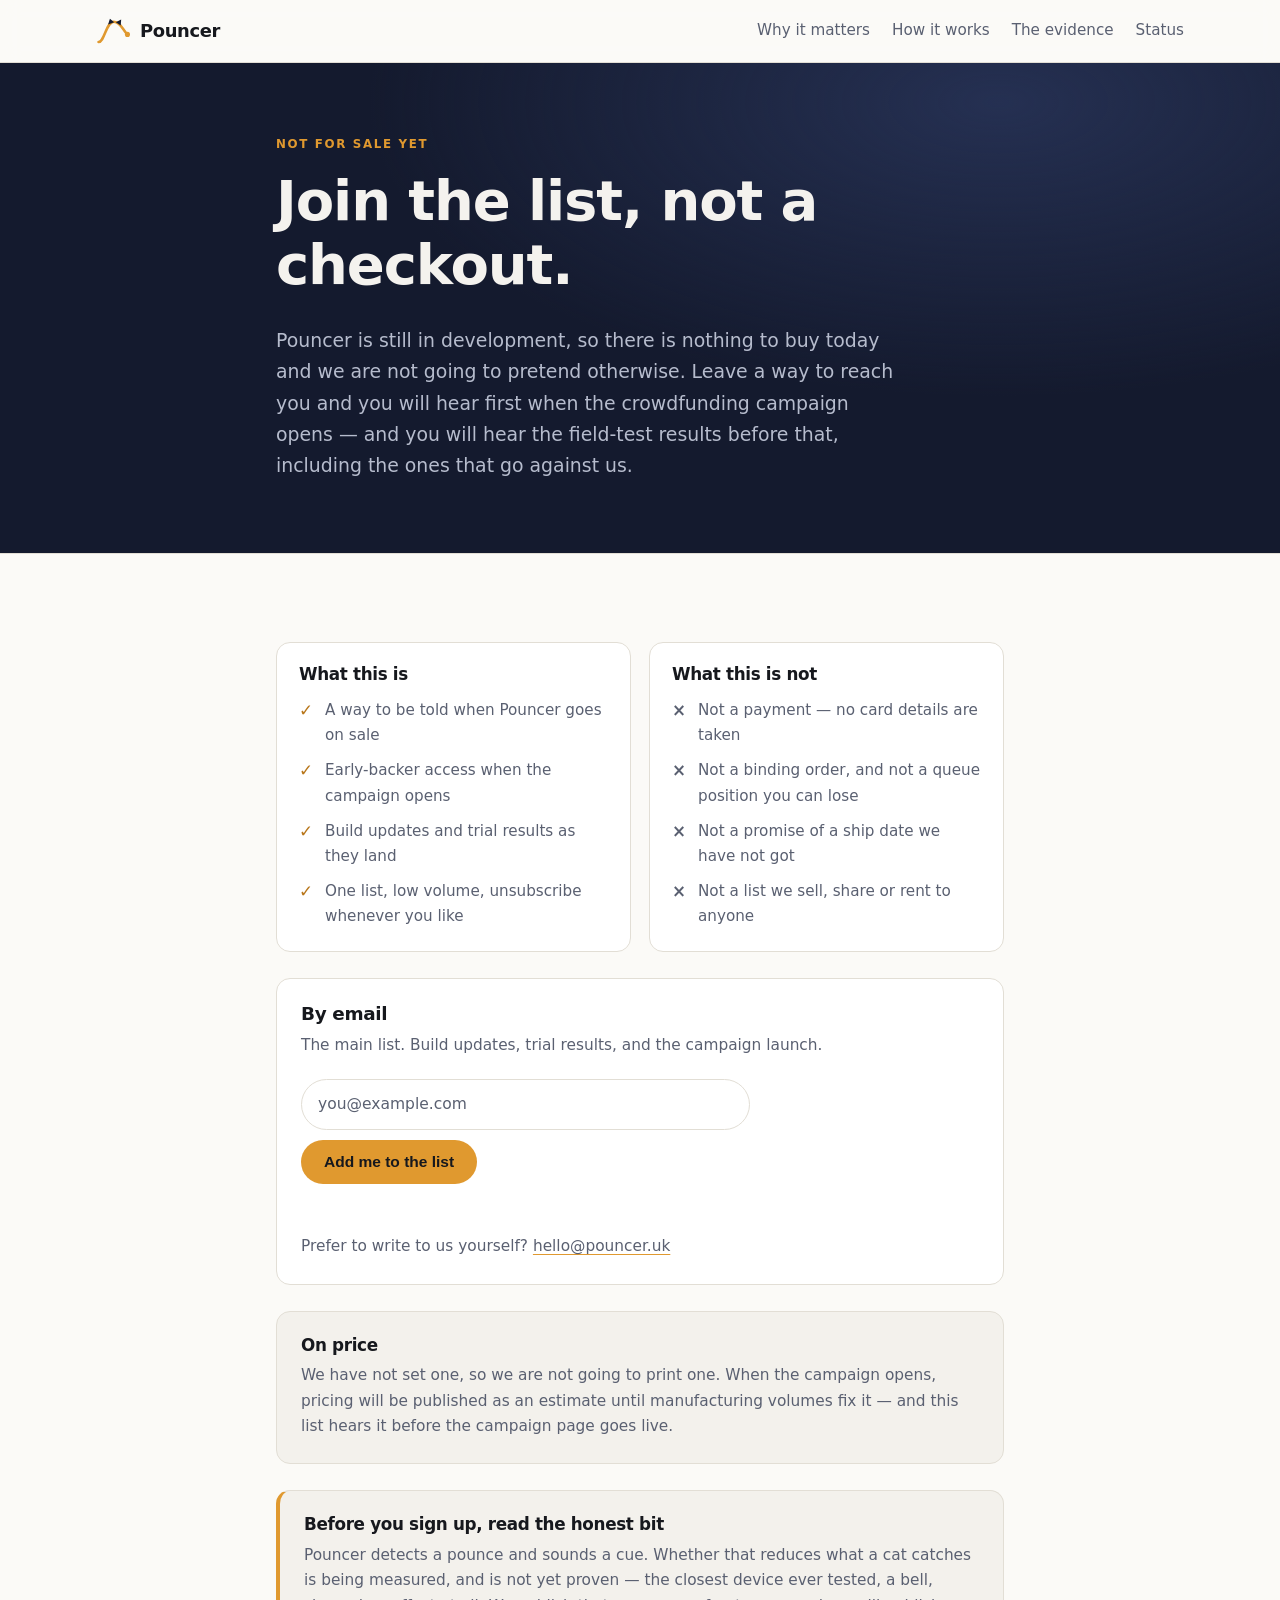
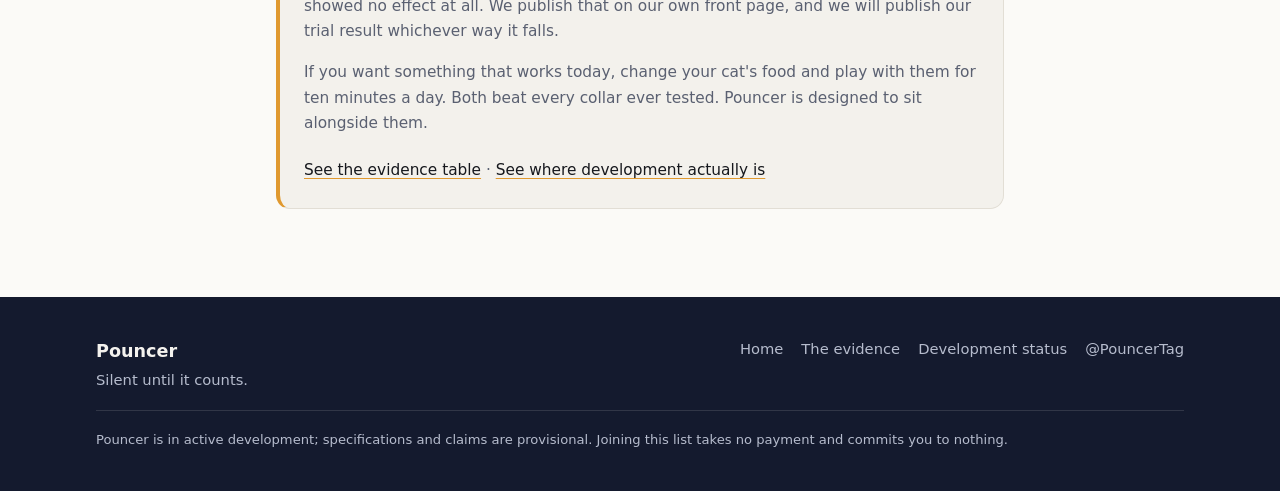
==== preorder/index.html @ d11a445e "Initial commit: Pouncer marketing site Static HTML, CSS, SVG and vanilla JavaScript. No build step, " ====
<!DOCTYPE html>
<html lang="en-GB">
<head>
<meta charset="utf-8">
<meta name="viewport" content="width=device-width, initial-scale=1">
<title>Reserve a Pouncer — Join the list</title>
<meta name="description" content="Pouncer is not for sale yet. Join the list by email or WhatsApp to hear first when the crowdfunding campaign opens. No payment, no card details, nothing binding.">
<link rel="canonical" href="https://pouncer.uk/preorder/">
<meta name="theme-color" content="#141a2e">

<meta property="og:type" content="website">
<meta property="og:site_name" content="Pouncer">
<meta property="og:title" content="Reserve a Pouncer">
<meta property="og:description" content="Not for sale yet. Join the list and hear first when the campaign opens.">
<meta property="og:url" content="https://pouncer.uk/preorder/">
<meta property="og:image" content="https://pouncer.uk/assets/img/social-card.svg">
<meta name="twitter:card" content="summary_large_image">
<meta name="twitter:site" content="@PouncerTag">

<link rel="icon" href="../assets/img/favicon.svg" type="image/svg+xml">
<link rel="stylesheet" href="../assets/css/styles.css">
</head>
<body>
<a class="skip-link" href="#main">Skip to content</a>

<header class="site-header">
  <div class="wrap header-inner">
    <a class="brand" href="../" aria-label="Pouncer home">
      <img src="../assets/img/logo.svg" alt="" width="34" height="34" aria-hidden="true">
      <span class="brand-word">Pouncer</span>
    </a>

    <button class="nav-toggle" type="button" aria-expanded="false" aria-controls="site-nav">
      <span class="nav-toggle-bar" aria-hidden="true"></span>
      <span class="sr-only">Menu</span>
    </button>

    <nav id="site-nav" class="site-nav" aria-label="Primary">
      <a href="../#why">Why it matters</a>
      <a href="../#how">How it works</a>
      <a href="../#evidence">The evidence</a>
      <a href="../#status">Status</a>
    </nav>
  </div>
</header>

<main id="main">

  <section class="hero hero-slim">
    <div class="wrap narrow">
      <p class="eyebrow">Not for sale yet</p>
      <h1>Join the list, not a checkout.</h1>
      <p class="lede">
        Pouncer is still in development, so there is nothing to buy today and we are not going to
        pretend otherwise. Leave a way to reach you and you will hear first when the crowdfunding
        campaign opens — and you will hear the field-test results before that, including the ones
        that go against us.
      </p>
    </div>
  </section>

  <section class="section">
    <div class="wrap narrow">

      <div class="promise">
        <div class="promise-col">
          <h2 class="promise-title">What this is</h2>
          <ul class="ticks">
            <li>A way to be told when Pouncer goes on sale</li>
            <li>Early-backer access when the campaign opens</li>
            <li>Build updates and trial results as they land</li>
            <li>One list, low volume, unsubscribe whenever you like</li>
          </ul>
        </div>
        <div class="promise-col">
          <h2 class="promise-title">What this is not</h2>
          <ul class="crosses">
            <li>Not a payment — no card details are taken</li>
            <li>Not a binding order, and not a queue position you can lose</li>
            <li>Not a promise of a ship date we have not got</li>
            <li>Not a list we sell, share or rent to anyone</li>
          </ul>
        </div>
      </div>

      <div class="channels">
        <article class="channel">
          <h2>By email</h2>
          <p>The main list. Build updates, trial results, and the campaign launch.</p>

          <form class="signup signup-stacked" id="signup-form" data-endpoint="" novalidate>
            <label class="sr-only" for="email">Email address</label>
            <input id="email" name="email" type="email" inputmode="email" autocomplete="email"
                   placeholder="you@example.com" required>
            <button class="btn btn-primary" type="submit">Add me to the list</button>
            <p class="form-status" id="form-status" role="status" aria-live="polite"></p>
          </form>

          <p class="channel-foot">
            Prefer to write to us yourself?
            <a href="mailto:hello@pouncer.uk?subject=Pouncer%20launch%20updates">hello@pouncer.uk</a>
          </p>
        </article>

        <!-- WhatsApp: hidden until a number is configured. Set WHATSAPP_NUMBER
             at the top of assets/js/main.js — see website/README.md. -->
        <article class="channel channel-whatsapp" id="whatsapp-channel" hidden>
          <h2>By WhatsApp</h2>
          <p>
            Prefer a message to an inbox? Send us one and we will add you to the same list. Launch
            notice only — we will not message you about anything else.
          </p>
          <a class="btn btn-primary" id="whatsapp-link" href="#">Message us on WhatsApp</a>
          <p class="channel-foot">
            Opens WhatsApp with a short message ready to send. Your number stays with us and is
            used only to tell you when Pouncer is ready.
          </p>
        </article>
      </div>

      <div class="price-note">
        <h2>On price</h2>
        <p>
          We have not set one, so we are not going to print one. When the campaign opens, pricing
          will be published as an estimate until manufacturing volumes fix it — and this list hears
          it before the campaign page goes live.
        </p>
      </div>

      <div class="reassure">
        <h2>Before you sign up, read the honest bit</h2>
        <p>
          Pouncer detects a pounce and sounds a cue. Whether that reduces what a cat catches is
          being measured, and is not yet proven — the closest device ever tested, a bell, showed no
          effect at all. We publish that on our own front page, and we will publish our trial result
          whichever way it falls.
        </p>
        <p>
          If you want something that works today, change your cat's food and play with them for ten
          minutes a day. Both beat every collar ever tested. Pouncer is designed to sit alongside
          them.
        </p>
        <p class="reassure-links">
          <a href="../#evidence">See the evidence table</a> ·
          <a href="../#status">See where development actually is</a>
        </p>
      </div>

    </div>
  </section>
</main>

<footer class="site-footer">
  <div class="wrap footer-inner">
    <div>
      <p class="footer-brand">Pouncer</p>
      <p class="footer-tag">Silent until it counts.</p>
    </div>
    <nav class="footer-links" aria-label="Footer">
      <a href="../">Home</a>
      <a href="../#evidence">The evidence</a>
      <a href="../#status">Development status</a>
      <a href="https://twitter.com/PouncerTag" rel="noopener">@PouncerTag</a>
    </nav>
    <p class="footer-legal">
      Pouncer is in active development; specifications and claims are provisional. Joining this
      list takes no payment and commits you to nothing.
    </p>
  </div>
</footer>

<script src="../assets/js/main.js" defer></script>
</body>
</html>
---- assets/css/styles.css ----
/* Pouncer marketing site — single stylesheet, no external dependencies. */

:root {
  --bg: #fbfaf7;
  --surface: #ffffff;
  --surface-alt: #f3f1ec;
  --text: #16181d;
  --muted: #5a6071;
  --line: #e2ded5;
  --deep: #141a2e;
  --deep-soft: #253052;
  --accent: #e0992f;
  --accent-strong: #b8761a;
  --on-deep: #f4f2ee;
  --on-deep-muted: #b6bccd;
  --radius: 14px;
  --wrap: 1120px;
  --font: system-ui, -apple-system, "Segoe UI", Roboto, "Helvetica Neue", Arial, sans-serif;
}

@media (prefers-color-scheme: dark) {
  :root:not([data-theme="light"]) {
    --bg: #0d1017;
    --surface: #151a24;
    --surface-alt: #1b2230;
    --text: #edeff4;
    --muted: #a0a8ba;
    --line: #262e3d;
    --deep: #0a0d16;
    --deep-soft: #1a2237;
    --accent: #f0ac44;
    --accent-strong: #f5c274;
    --on-deep: #edeff4;
    --on-deep-muted: #9aa3b6;
  }
}

*, *::before, *::after { box-sizing: border-box; }

/* A display rule must never resurrect a [hidden] element — the WhatsApp card
   stays hidden until a number is configured. */
[hidden] { display: none !important; }

html { scroll-behavior: smooth; }
@media (prefers-reduced-motion: reduce) {
  html { scroll-behavior: auto; }
  * { animation: none !important; transition: none !important; }
}

body {
  margin: 0;
  background: var(--bg);
  color: var(--text);
  font-family: var(--font);
  font-size: 17px;
  line-height: 1.65;
  -webkit-font-smoothing: antialiased;
}

h1, h2, h3 { line-height: 1.15; letter-spacing: -0.02em; margin: 0 0 .5em; }
h1 { font-size: clamp(2.1rem, 5.4vw, 3.5rem); }
h2 { font-size: clamp(1.6rem, 3.4vw, 2.3rem); }
h3 { font-size: 1.12rem; letter-spacing: -0.01em; }
p { margin: 0 0 1rem; }

a { color: inherit; text-decoration-color: var(--accent); text-underline-offset: 3px; }
a:hover { text-decoration-color: currentColor; }

img { max-width: 100%; height: auto; }

.wrap { width: 100%; max-width: var(--wrap); margin: 0 auto; padding: 0 16px; }
.wrap.narrow { max-width: 760px; }

.sr-only {
  position: absolute; width: 1px; height: 1px; padding: 0; margin: -1px;
  overflow: hidden; clip: rect(0 0 0 0); white-space: nowrap; border: 0;
}

.skip-link {
  position: absolute; left: -9999px; top: 0; z-index: 100;
  background: var(--accent); color: #16181d; padding: 10px 16px; border-radius: 0 0 8px 0;
}
.skip-link:focus { left: 0; }

:focus-visible { outline: 3px solid var(--accent); outline-offset: 2px; border-radius: 4px; }

/* ---------- header ---------- */

.site-header {
  position: sticky; top: 0; z-index: 40;
  background: color-mix(in srgb, var(--bg) 88%, transparent);
  backdrop-filter: blur(10px);
  border-bottom: 1px solid var(--line);
}

.header-inner {
  display: flex; align-items: center; gap: 16px;
  min-height: 62px;
}

.brand {
  display: inline-flex; align-items: center; gap: 10px;
  font-weight: 700; letter-spacing: -0.02em; font-size: 1.12rem;
  text-decoration: none; margin-right: auto;
}
.brand-word { line-height: 1; }

.site-nav { display: flex; align-items: center; gap: 22px; font-size: .95rem; }
.site-nav a { text-decoration: none; color: var(--muted); }
.site-nav a:hover { color: var(--text); }
.site-nav .nav-cta {
  color: var(--text); font-weight: 600;
  border: 1px solid var(--line); border-radius: 999px; padding: 6px 14px;
}
.site-nav .nav-cta:hover { border-color: var(--accent); }

.nav-toggle {
  display: none; width: 42px; height: 38px;
  background: transparent; border: 1px solid var(--line); border-radius: 10px;
  color: inherit; cursor: pointer; position: relative;
}
.nav-toggle-bar,
.nav-toggle-bar::before,
.nav-toggle-bar::after {
  position: absolute; left: 50%; width: 18px; height: 2px; margin-left: -9px;
  background: currentColor; content: "";
}
.nav-toggle-bar { top: 50%; margin-top: -1px; }
.nav-toggle-bar::before { top: -6px; left: 0; margin-left: 0; }
.nav-toggle-bar::after { top: 6px; left: 0; margin-left: 0; }

@media (max-width: 820px) {
  .nav-toggle { display: block; order: 3; }
  .site-nav {
    order: 4; display: none; width: 100%;
    flex-direction: column; align-items: flex-start; gap: 4px;
    padding: 6px 0 16px;
  }
  .site-nav.is-open { display: flex; }
  .site-nav a { padding: 8px 0; width: 100%; }
  .header-inner { flex-wrap: wrap; }
}

/* ---------- hero ---------- */

.hero {
  background:
    radial-gradient(900px 420px at 78% 8%, var(--deep-soft), transparent 70%),
    var(--deep);
  color: var(--on-deep);
  padding: clamp(48px, 8vw, 96px) 0 clamp(56px, 9vw, 104px);
  border-bottom: 1px solid var(--line);
}

.hero-inner {
  display: grid; grid-template-columns: minmax(0, 1.05fr) minmax(0, .95fr);
  gap: clamp(24px, 5vw, 56px); align-items: center;
}

.eyebrow {
  text-transform: uppercase; letter-spacing: .14em; font-size: .74rem;
  font-weight: 700; color: var(--accent); margin-bottom: 14px;
}

.hero h1 { color: var(--on-deep); max-width: 15ch; }

.lede {
  font-size: clamp(1.02rem, 1.6vw, 1.18rem);
  color: var(--on-deep-muted); max-width: 52ch; margin-bottom: 28px;
}

.hero-actions { display: flex; flex-wrap: wrap; gap: 12px; margin-bottom: 20px; }

.hero-note { font-size: .88rem; color: var(--on-deep-muted); margin: 0; }
.hero-note a { color: var(--accent); }

.hero-art { justify-self: center; }

.btn {
  display: inline-block; padding: 12px 22px; border-radius: 999px;
  font-weight: 650; font-size: .97rem; text-decoration: none; cursor: pointer;
  border: 1px solid transparent; transition: transform .12s ease, background .12s ease;
}
.btn:active { transform: translateY(1px); }
.btn-primary { background: var(--accent); color: #16181d; }
.btn-primary:hover { background: var(--accent-strong); color: #fff; }
.btn-ghost { border-color: rgba(255,255,255,.28); color: var(--on-deep); }
.btn-ghost:hover { border-color: var(--accent); }

/* ---------- sections ---------- */

.section { padding: clamp(48px, 7vw, 88px) 0; }
/* Clear the sticky header when an anchor link lands on a section. */
.section, .hero { scroll-margin-top: 72px; }
.section-lede { color: var(--muted); max-width: 62ch; font-size: 1.04rem; }
.section-problem, .section-updates { background: var(--surface-alt); }

/* problem comparison */

.compare {
  display: grid; grid-template-columns: repeat(auto-fit, minmax(240px, 1fr));
  gap: 16px; margin-top: 32px;
}
.compare-card {
  background: var(--surface); border: 1px solid var(--line);
  border-radius: var(--radius); padding: 22px;
}
.compare-card p { color: var(--muted); margin: 0; font-size: .96rem; }
.compare-card-ours { border-color: var(--accent); box-shadow: 0 0 0 1px var(--accent) inset; }
.compare-card-ours h3 { color: var(--accent-strong); }

/* steps */

.steps {
  list-style: none; margin: 34px 0 0; padding: 0;
  display: grid; grid-template-columns: repeat(auto-fit, minmax(230px, 1fr)); gap: 20px;
}
.step { position: relative; padding-top: 12px; border-top: 2px solid var(--line); }
.step-num {
  display: inline-flex; align-items: center; justify-content: center;
  width: 28px; height: 28px; border-radius: 50%;
  background: var(--accent); color: #16181d;
  font-size: .85rem; font-weight: 700; margin-bottom: 10px;
}
.step p { color: var(--muted); font-size: .95rem; margin: 0; }

.callout {
  margin-top: 34px; padding: 18px 20px;
  background: var(--surface); border: 1px solid var(--line);
  border-left: 4px solid var(--accent); border-radius: 10px;
  color: var(--muted); font-size: .97rem;
}
.callout strong { color: var(--text); }

/* pillars */

.pillars {
  display: grid; grid-template-columns: repeat(auto-fit, minmax(250px, 1fr));
  gap: 18px; margin-top: 28px;
}
.pillar {
  background: var(--surface); border: 1px solid var(--line);
  border-radius: var(--radius); padding: 24px;
}
.pillar p { color: var(--muted); margin: 0; font-size: .96rem; }

/* status */

.status-list { list-style: none; margin: 30px 0 0; padding: 0; }
.status-list li {
  display: grid; grid-template-columns: 160px 1fr; gap: 18px;
  padding: 18px 0; border-top: 1px solid var(--line);
}
.status-list li:last-child { border-bottom: 1px solid var(--line); }
.status-list p { margin: 0; color: var(--muted); font-size: .96rem; }

.status-tag {
  align-self: start; display: inline-block; padding: 4px 10px; border-radius: 999px;
  font-size: .74rem; font-weight: 700; text-transform: uppercase; letter-spacing: .08em;
  border: 1px solid var(--line); white-space: nowrap;
}
.status-tag-done { background: var(--accent); color: #16181d; border-color: transparent; }
.status-tag-wip { color: var(--accent-strong); border-color: var(--accent); }
.status-tag-open { color: var(--muted); }

@media (max-width: 620px) {
  .status-list li { grid-template-columns: 1fr; gap: 8px; }
}

.fineprint { color: var(--muted); font-size: .86rem; margin-top: 22px; }

/* signup */

.signup { display: flex; flex-wrap: wrap; gap: 10px; margin-top: 26px; }
.signup input {
  flex: 1 1 260px; min-width: 0;
  padding: 12px 16px; font: inherit; font-size: .97rem;
  color: var(--text); background: var(--surface);
  border: 1px solid var(--line); border-radius: 999px;
}
.signup input::placeholder { color: var(--muted); }
.form-status { flex-basis: 100%; margin: 4px 0 0; font-size: .9rem; min-height: 1.4em; }
.form-status.is-error { color: var(--accent-strong); }

/* faq */

.section-faq details {
  border-bottom: 1px solid var(--line); padding: 16px 0;
}
.section-faq summary {
  cursor: pointer; font-weight: 650; list-style: none;
  display: flex; justify-content: space-between; align-items: center; gap: 16px;
}
.section-faq summary::-webkit-details-marker { display: none; }
.section-faq summary::after { content: "+"; color: var(--accent); font-size: 1.3rem; line-height: 1; }
.section-faq details[open] summary::after { content: "–"; }
.section-faq details p { color: var(--muted); margin: 12px 0 0; font-size: .96rem; max-width: 66ch; }

/* footer */

.site-footer {
  background: var(--deep); color: var(--on-deep);
  padding: 40px 0; margin-top: 0;
}
.footer-inner { display: grid; grid-template-columns: 1fr auto; gap: 18px 32px; align-items: start; }
.footer-brand { font-weight: 700; font-size: 1.1rem; margin: 0; }
.footer-tag { color: var(--on-deep-muted); margin: 2px 0 0; font-size: .92rem; }
.footer-links { display: flex; flex-wrap: wrap; gap: 18px; font-size: .92rem; }
.footer-links a { color: var(--on-deep-muted); text-decoration: none; }
.footer-links a:hover { color: var(--accent); }
.footer-legal {
  grid-column: 1 / -1; margin: 0; padding-top: 18px;
  border-top: 1px solid rgba(255,255,255,.12);
  color: var(--on-deep-muted); font-size: .82rem;
}

@media (max-width: 880px) {
  .hero-inner { grid-template-columns: 1fr; }
  .hero-art { max-width: 420px; }
  .footer-inner { grid-template-columns: 1fr; }
}

/* ---------- conservation section ---------- */

.section-why { background: var(--surface-alt); }

/* Visualization tokens. Categorical slots 1-3 of the reference palette,
   validated for both surfaces; the dark column is the same hues re-stepped
   for the dark surface, not an automatic flip. */
.viz-root {
  --surface-1: #ffffff;
  --series-1: #2a78d6;
  --series-2: #eb6834;
  --series-3: #1baf7a;
}
@media (prefers-color-scheme: dark) {
  :root:where(:not([data-theme="light"])) .viz-root {
    --surface-1: #151a24;
    --series-1: #3987e5;
    --series-2: #d95926;
    --series-3: #199e70;
  }
}
:root[data-theme="dark"] .viz-root {
  --surface-1: #151a24;
  --series-1: #3987e5;
  --series-2: #d95926;
  --series-3: #199e70;
}

.viz {
  margin: 32px 0 0;
  background: var(--surface-1);
  border: 1px solid var(--line);
  border-radius: var(--radius);
  padding: 24px;
}

.viz-title {
  font-weight: 650; font-size: 1rem; color: var(--text);
  margin-bottom: 16px;
}

/* Stacked bar: 2px surface gap between segments, 4px rounded ends. */
.bar { display: flex; gap: 2px; height: 46px; }
.bar-seg { display: block; min-width: 4px; }
.bar-seg:first-child { border-radius: 4px 0 0 4px; }
.bar-seg:last-child { border-radius: 0 4px 4px 0; }
.bar-seg-1 { background: var(--series-1); }
.bar-seg-2 { background: var(--series-2); }
.bar-seg-3 { background: var(--series-3); }

.viz-key {
  list-style: none; margin: 18px 0 0; padding: 0;
  display: grid; grid-template-columns: repeat(auto-fit, minmax(210px, 1fr)); gap: 12px 20px;
}
.viz-key li {
  display: grid; grid-template-columns: 12px auto 1fr; gap: 4px 8px; align-items: center;
}
.swatch { width: 12px; height: 12px; border-radius: 3px; }
.swatch-1 { background: var(--series-1); }
.swatch-2 { background: var(--series-2); }
.swatch-3 { background: var(--series-3); }
.key-name { font-weight: 600; font-size: .95rem; }
.key-value { font-variant-numeric: tabular-nums; font-weight: 700; font-size: .95rem; }
.key-note { grid-column: 2 / -1; color: var(--muted); font-size: .85rem; }

.viz-note { margin: 18px 0 0; color: var(--muted); font-size: .84rem; }

.why-notes {
  display: grid; grid-template-columns: repeat(auto-fit, minmax(250px, 1fr));
  gap: 18px; margin-top: 26px;
}
.note-card {
  background: var(--surface); border: 1px solid var(--line);
  border-radius: var(--radius); padding: 22px;
}
.note-card p { color: var(--muted); margin: 0; font-size: .96rem; }

/* ---------- evidence section ---------- */

.table-scroll { overflow-x: auto; margin-top: 30px; }

.evidence-table {
  width: 100%; border-collapse: collapse; min-width: 480px;
  background: var(--surface); border: 1px solid var(--line); border-radius: var(--radius);
}
.evidence-table th, .evidence-table td {
  text-align: left; padding: 14px 18px; border-bottom: 1px solid var(--line);
  font-size: .96rem; vertical-align: top;
}
.evidence-table thead th {
  font-size: .78rem; text-transform: uppercase; letter-spacing: .08em;
  color: var(--muted); font-weight: 700;
}
.evidence-table tbody th { font-weight: 600; }
.evidence-table tbody tr:last-child th,
.evidence-table tbody tr:last-child td { border-bottom: 0; }
.evidence-table td { color: var(--muted); }

.delta { font-weight: 700; font-variant-numeric: tabular-nums; color: var(--text); }
.delta-good { color: #1a7f55; }
.delta-bad { color: #b4402f; }
.delta-flat { color: var(--muted); font-weight: 650; }

@media (prefers-color-scheme: dark) {
  :root:not([data-theme="light"]) .delta-good { color: #4cc191; }
  :root:not([data-theme="light"]) .delta-bad { color: #f08a72; }
}

.verdict {
  margin-top: 32px; padding: 26px;
  background: var(--surface); border: 1px solid var(--accent);
  border-left: 4px solid var(--accent); border-radius: var(--radius);
}
.verdict h3 { font-size: 1.12rem; }
.verdict p { color: var(--muted); font-size: .97rem; }
.verdict p:last-child { margin-bottom: 0; }
.verdict-foot { padding-top: 14px; border-top: 1px solid var(--line); color: var(--text) !important; }

/* ---------- sources ---------- */

.section-sources { padding-top: 0; }
.sources-heading {
  font-size: .8rem; text-transform: uppercase; letter-spacing: .1em;
  color: var(--muted); font-weight: 700;
}
.sources { list-style: none; margin: 0; padding: 0; }
.sources li {
  color: var(--muted); font-size: .86rem; line-height: 1.6;
  padding: 10px 0; border-top: 1px solid var(--line);
}
.sources a { color: var(--text); }

/* ---------- reserve page ---------- */

.hero-slim { padding: clamp(40px, 6vw, 72px) 0; }
.hero-slim h1 { max-width: 20ch; }
.hero-slim .lede { margin-bottom: 0; }

.promise {
  display: grid; grid-template-columns: repeat(auto-fit, minmax(260px, 1fr));
  gap: 18px;
}
.promise-col {
  background: var(--surface); border: 1px solid var(--line);
  border-radius: var(--radius); padding: 22px;
}
.promise-title { font-size: 1.05rem; margin-bottom: 14px; }

.ticks, .crosses { list-style: none; margin: 0; padding: 0; }
.ticks li, .crosses li {
  position: relative; padding-left: 26px; margin-bottom: 10px;
  color: var(--muted); font-size: .95rem;
}
.ticks li:last-child, .crosses li:last-child { margin-bottom: 0; }
.ticks li::before, .crosses li::before {
  position: absolute; left: 0; top: -1px; font-weight: 700; font-size: 1.05rem;
}
.ticks li::before { content: "✓"; color: var(--accent-strong); }
.crosses li::before { content: "×"; color: var(--muted); }

.channels {
  display: grid; grid-template-columns: repeat(auto-fit, minmax(280px, 1fr));
  gap: 18px; margin-top: 26px;
}
.channel {
  background: var(--surface); border: 1px solid var(--line);
  border-radius: var(--radius); padding: 24px;
  display: flex; flex-direction: column;
}
.channel h2 { font-size: 1.15rem; }
.channel > p { color: var(--muted); font-size: .96rem; }
.channel .btn { align-self: flex-start; }
.channel-foot {
  margin: auto 0 0; padding-top: 16px;
  color: var(--muted); font-size: .85rem;
}
.channel-whatsapp { border-color: var(--accent); }

.signup-stacked { flex-direction: column; align-items: stretch; margin-top: 4px; }
.signup-stacked input { flex: 0 0 auto; }
.signup-stacked .btn { align-self: flex-start; }

.price-note, .reassure {
  margin-top: 26px; padding: 24px;
  border: 1px solid var(--line); border-radius: var(--radius);
  background: var(--surface-alt);
}
.price-note h2, .reassure h2 { font-size: 1.05rem; }
.price-note p, .reassure p { color: var(--muted); font-size: .96rem; }
.price-note p:last-child, .reassure p:last-child { margin-bottom: 0; }
.reassure { border-left: 4px solid var(--accent); }
.reassure-links { padding-top: 6px; }
.reassure-links a { color: var(--text); }
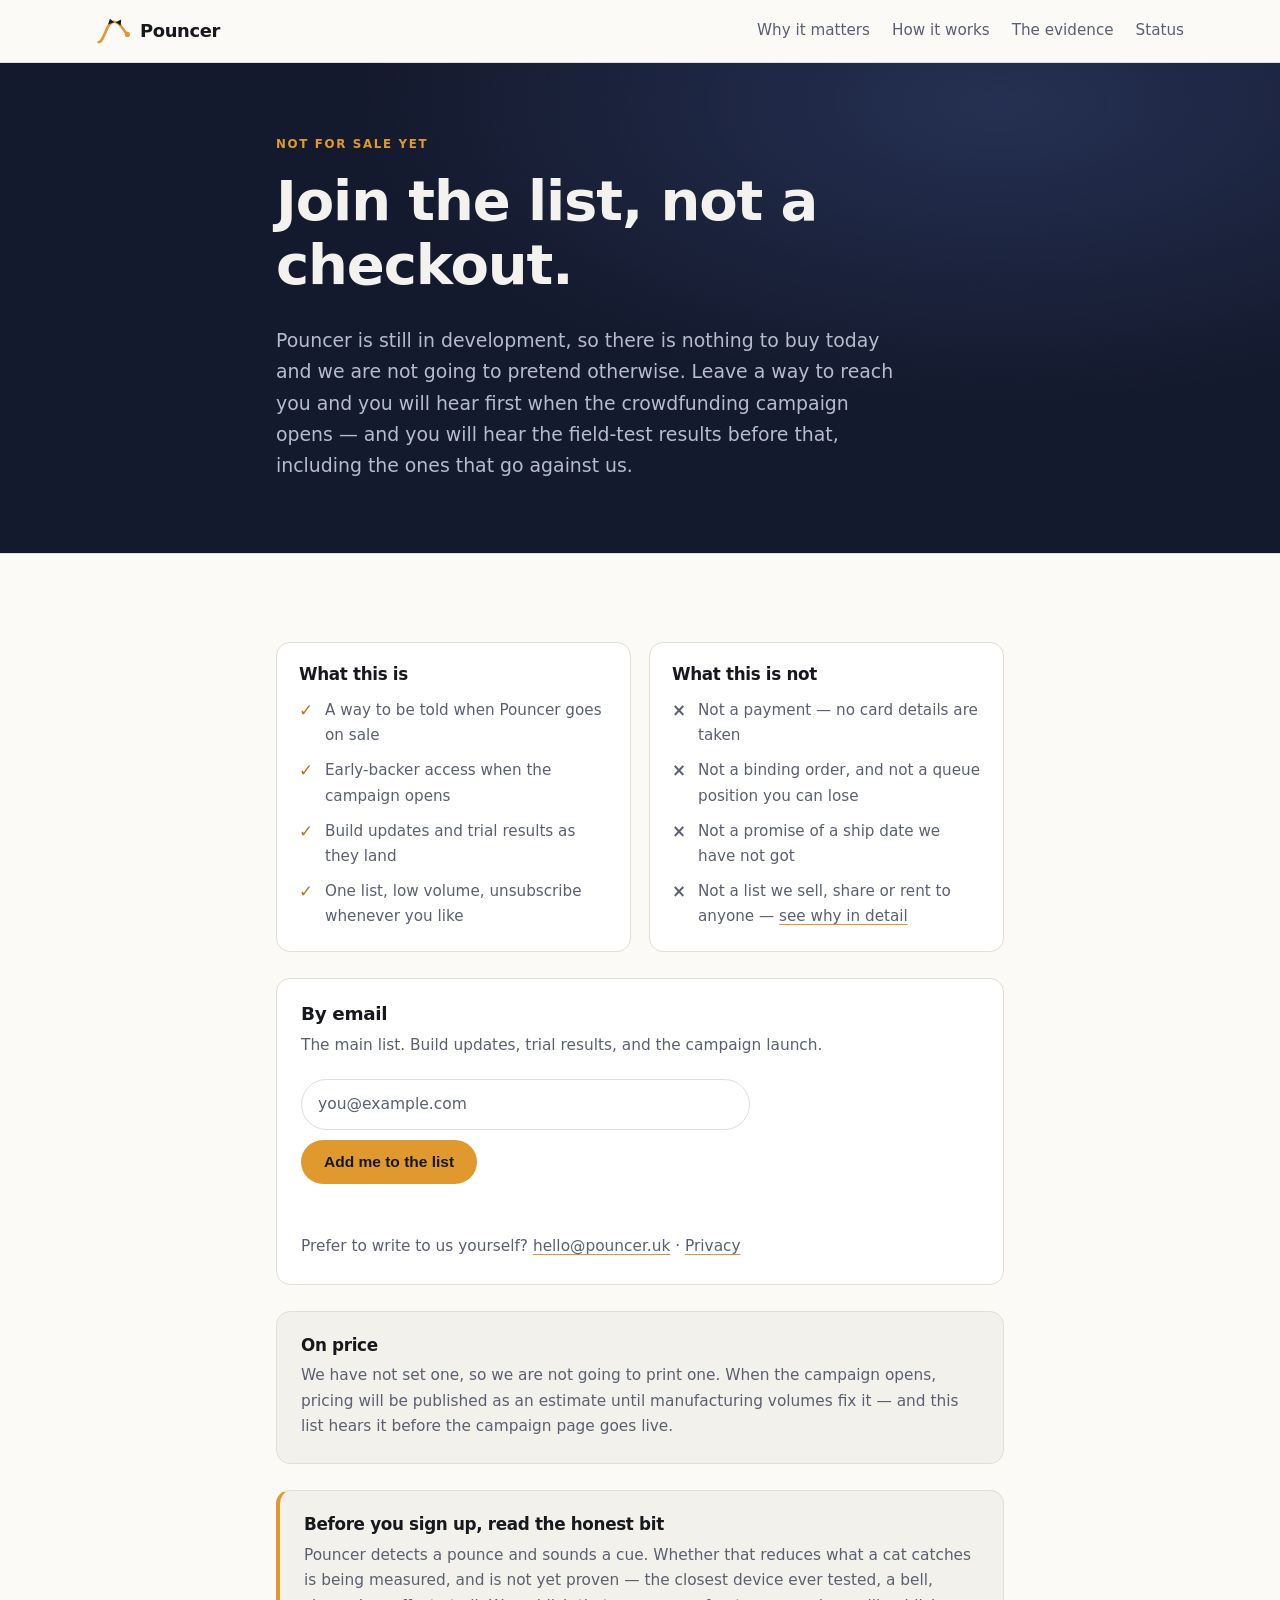
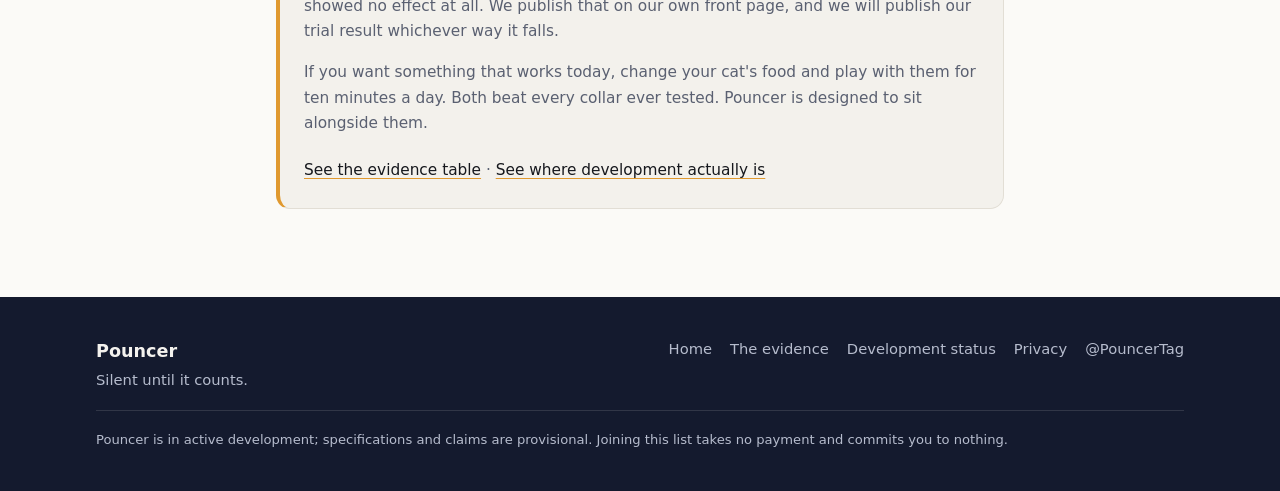
==== commit 89136c98: "feat: add a privacy notice, and pin the no-cookies claim to the code The site asks for an email addr" ====
--- a/preorder/index.html
+++ b/preorder/index.html
@@ -78,7 +78,7 @@
             <li>Not a payment — no card details are taken</li>
             <li>Not a binding order, and not a queue position you can lose</li>
             <li>Not a promise of a ship date we have not got</li>
-            <li>Not a list we sell, share or rent to anyone</li>
+            <li>Not a list we sell, share or rent to anyone — <a href="../privacy/">see why in detail</a></li>
           </ul>
         </div>
       </div>
@@ -99,6 +99,7 @@
           <p class="channel-foot">
             Prefer to write to us yourself?
             <a href="mailto:hello@pouncer.uk?subject=Pouncer%20launch%20updates">hello@pouncer.uk</a>
+            · <a href="../privacy/">Privacy</a>
           </p>
         </article>
 
@@ -160,6 +161,7 @@
       <a href="../">Home</a>
       <a href="../#evidence">The evidence</a>
       <a href="../#status">Development status</a>
+      <a href="../privacy/">Privacy</a>
       <a href="https://twitter.com/PouncerTag" rel="noopener">@PouncerTag</a>
     </nav>
     <p class="footer-legal">
--- a/assets/css/styles.css
+++ b/assets/css/styles.css
@@ -418,15 +418,51 @@
 .evidence-table tbody tr:last-child td { border-bottom: 0; }
 .evidence-table td { color: var(--muted); }
 
+/* Diverging pair for "change in prey brought home": two hues either side of a
+   neutral zero, never red/green — the ink steps clear 4.5:1 for text, the mark
+   steps clear 3:1 against the surface. */
+.evidence-table {
+  --dv-down: #2a78d6;  --dv-down-ink: #1f5ca8;
+  --dv-up:   #eb6834;  --dv-up-ink:   #c14a1c;
+  --dv-zero: #b0aa9e;
+}
+@media (prefers-color-scheme: dark) {
+  :root:not([data-theme="light"]) .evidence-table {
+    --dv-down: #3987e5;  --dv-down-ink: #7fb0f0;
+    --dv-up:   #d95926;  --dv-up-ink:   #f0865a;
+    --dv-zero: #59637a;
+  }
+}
+:root[data-theme="dark"] .evidence-table {
+  --dv-down: #3987e5;  --dv-down-ink: #7fb0f0;
+  --dv-up:   #d95926;  --dv-up-ink:   #f0865a;
+  --dv-zero: #59637a;
+}
+
 .delta { font-weight: 700; font-variant-numeric: tabular-nums; color: var(--text); }
-.delta-good { color: #1a7f55; }
-.delta-bad { color: #b4402f; }
+.delta-down { color: var(--dv-down-ink); }
+.delta-up { color: var(--dv-up-ink); }
 .delta-flat { color: var(--muted); font-weight: 650; }
 
-@media (prefers-color-scheme: dark) {
-  :root:not([data-theme="light"]) .delta-good { color: #4cc191; }
-  :root:not([data-theme="light"]) .delta-bad { color: #f08a72; }
-}
+/* Diverging bar: zero is the centre, data-ends round away from it. */
+.dbar {
+  position: relative; height: 9px; margin: 0 0 9px;
+  background: var(--surface-alt); border-radius: 5px; min-width: 170px;
+}
+.dbar::before {
+  content: ""; position: absolute; left: 50%; top: -4px; bottom: -4px;
+  width: 1px; background: var(--dv-zero);
+}
+.dbar-fill { position: absolute; top: 0; bottom: 0; }
+.dbar-neg { right: 50%; background: var(--dv-down); border-radius: 4px 0 0 4px; }
+.dbar-pos { left: 50%; background: var(--dv-up); border-radius: 0 4px 4px 0; }
+.dbar-zero {
+  position: absolute; left: 50%; top: 50%;
+  width: 7px; height: 7px; margin: -3.5px 0 0 -3.5px;
+  border-radius: 50%; background: var(--muted);
+}
+
+.viz-note-table { margin-top: 14px; }
 
 .verdict {
   margin-top: 32px; padding: 26px;
@@ -513,3 +549,53 @@
 .reassure { border-left: 4px solid var(--accent); }
 .reassure-links { padding-top: 6px; }
 .reassure-links a { color: var(--text); }
+
+/* ---------- product section ---------- */
+
+.section-product { background: var(--surface-alt); }
+
+.product-top {
+  display: grid; grid-template-columns: minmax(0, 1.15fr) minmax(0, 0.85fr);
+  gap: clamp(20px, 4vw, 44px); align-items: center; margin-top: 30px;
+}
+
+.product-figure { margin: 0; }
+.product-figure img { display: block; width: 100%; height: auto; }
+
+.product-figure-wide {
+  margin: 34px auto 0; max-width: 820px;
+  background: var(--surface); border: 1px solid var(--line);
+  border-radius: var(--radius); padding: 20px;
+}
+.product-figure-wide figcaption {
+  margin-top: 14px; padding-top: 14px; border-top: 1px solid var(--line);
+  color: var(--muted); font-size: .9rem;
+}
+
+.product-facts h3 { font-size: .82rem; text-transform: uppercase; letter-spacing: .1em;
+  color: var(--muted); font-weight: 700; margin-bottom: 12px; }
+.product-facts h3 + ul { margin-bottom: 22px; }
+.product-note { color: var(--muted); font-size: .9rem; margin: 0; }
+
+.section-product .pillars { margin-top: 34px; }
+
+@media (max-width: 860px) {
+  .product-top { grid-template-columns: 1fr; }
+}
+
+/* The exploded diagram carries labelled callouts; below about 700px they would
+   render too small to read, so the figure scrolls rather than shrinking. */
+.figure-scroll { overflow-x: auto; }
+.figure-scroll img { display: block; width: 100%; height: auto; }
+
+@media (max-width: 700px) {
+  .figure-scroll img { width: 620px; max-width: none; }
+}
+
+/* ---------- prose pages (privacy and similar) ---------- */
+
+.prose h2 { font-size: 1.18rem; margin-top: 2em; }
+.prose h2:first-child { margin-top: 0; }
+.prose p { color: var(--muted); max-width: 66ch; }
+.prose strong { color: var(--text); }
+.prose a { color: var(--text); }
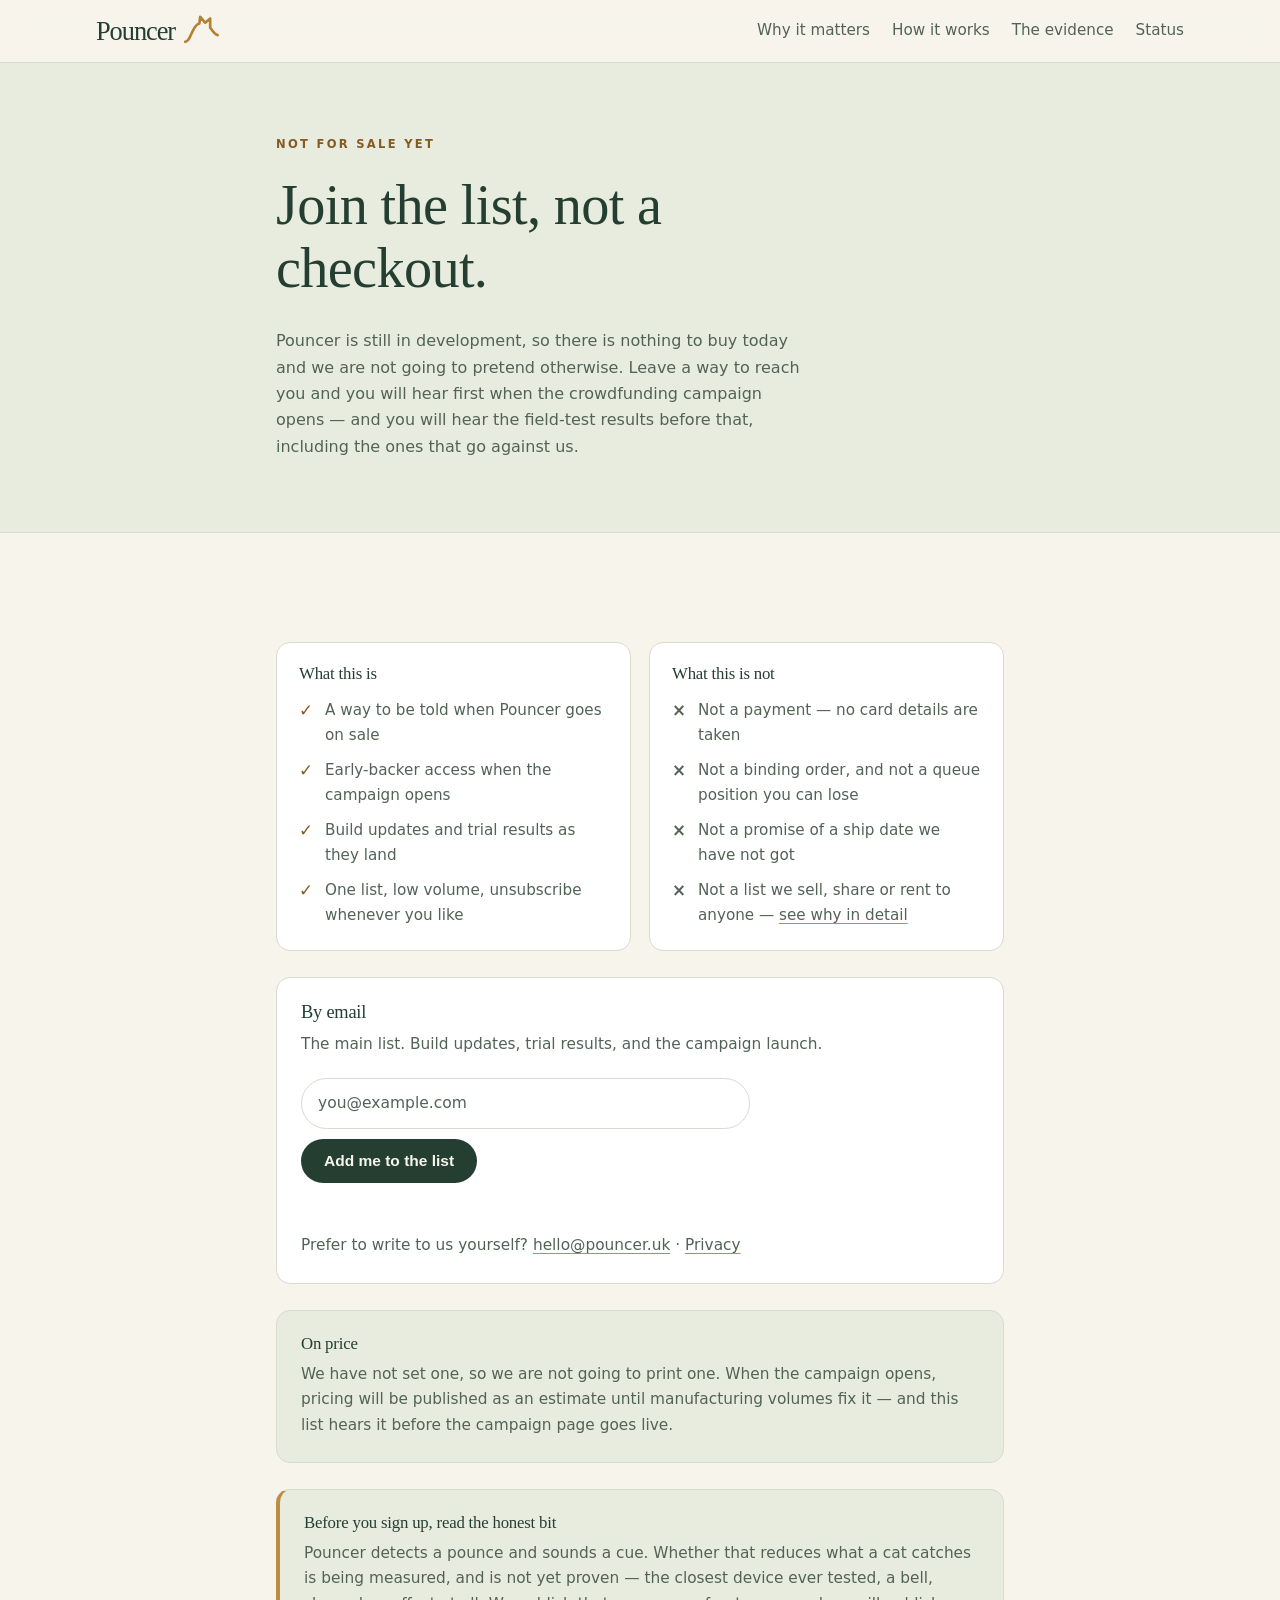
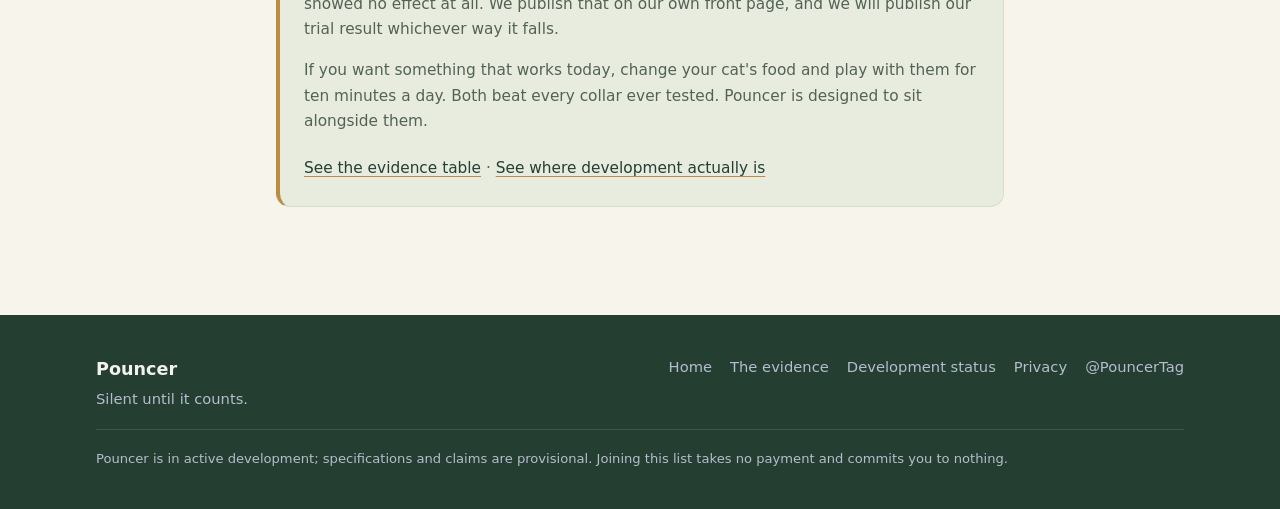
==== commit 6b963c8c: "Refresh nature-led website, refine 3D presentation and rename guidance to AGENTS.md Add locally host" ====
--- a/preorder/index.html
+++ b/preorder/index.html
@@ -6,19 +6,20 @@
 <title>Reserve a Pouncer — Join the list</title>
 <meta name="description" content="Pouncer is not for sale yet. Join the list by email or WhatsApp to hear first when the crowdfunding campaign opens. No payment, no card details, nothing binding.">
 <link rel="canonical" href="https://pouncer.uk/preorder/">
-<meta name="theme-color" content="#141a2e">
+<meta name="theme-color" content="#243f32">
 
 <meta property="og:type" content="website">
 <meta property="og:site_name" content="Pouncer">
 <meta property="og:title" content="Reserve a Pouncer">
 <meta property="og:description" content="Not for sale yet. Join the list and hear first when the campaign opens.">
 <meta property="og:url" content="https://pouncer.uk/preorder/">
-<meta property="og:image" content="https://pouncer.uk/assets/img/social-card.svg">
+<meta property="og:image" content="https://pouncer.uk/assets/img/social-card.jpg">
 <meta name="twitter:card" content="summary_large_image">
 <meta name="twitter:site" content="@PouncerTag">
 
 <link rel="icon" href="../assets/img/favicon.svg" type="image/svg+xml">
 <link rel="stylesheet" href="../assets/css/styles.css">
+<noscript><style>.nav-toggle{display:none}.site-nav{display:flex}</style></noscript>
 </head>
 <body>
 <a class="skip-link" href="#main">Skip to content</a>
--- a/assets/css/styles.css
+++ b/assets/css/styles.css
@@ -1,37 +1,45 @@
 /* Pouncer marketing site — single stylesheet, no external dependencies. */
 
 :root {
-  --bg: #fbfaf7;
+  --bg: #f7f4ec;
   --surface: #ffffff;
-  --surface-alt: #f3f1ec;
-  --text: #16181d;
-  --muted: #5a6071;
-  --line: #e2ded5;
-  --deep: #141a2e;
-  --deep-soft: #253052;
-  --accent: #e0992f;
-  --accent-strong: #b8761a;
+  --surface-alt: #e8ecdf;
+  --text: #243f32;
+  --muted: #526356;
+  --line: #d7dcce;
+  --deep: #243f32;
+  --deep-soft: #345340;
+  --accent: #bd8c43;
+  --accent-strong: #855b22;
   --on-deep: #f4f2ee;
   --on-deep-muted: #b6bccd;
   --radius: 14px;
   --wrap: 1120px;
   --font: system-ui, -apple-system, "Segoe UI", Roboto, "Helvetica Neue", Arial, sans-serif;
+  --cat: #345340;
+  --cat-prey: #5a6790;
+  --cat-disc: #855b22;
+  --font-display: ui-serif, Georgia, "Iowan Old Style", "Palatino Linotype", Palatino,
+                  "Times New Roman", serif;
 }
 
 @media (prefers-color-scheme: dark) {
   :root:not([data-theme="light"]) {
-    --bg: #0d1017;
-    --surface: #151a24;
-    --surface-alt: #1b2230;
-    --text: #edeff4;
-    --muted: #a0a8ba;
-    --line: #262e3d;
-    --deep: #0a0d16;
-    --deep-soft: #1a2237;
+    --bg: #101c16;
+    --surface: #17271e;
+    --surface-alt: #203429;
+    --text: #f2f2e8;
+    --muted: #b2c2b4;
+    --line: #344c3b;
+    --deep: #0d1912;
+    --deep-soft: #243d2c;
     --accent: #f0ac44;
     --accent-strong: #f5c274;
-    --on-deep: #edeff4;
+    --on-deep: #f2f2e8;
     --on-deep-muted: #9aa3b6;
+    --cat: #b2c9b6;
+    --cat-prey: #9bb29f;
+    --cat-disc: #f0ac44;
   }
 }
 
@@ -57,10 +65,17 @@
   -webkit-font-smoothing: antialiased;
 }
 
-h1, h2, h3 { line-height: 1.15; letter-spacing: -0.02em; margin: 0 0 .5em; }
-h1 { font-size: clamp(2.1rem, 5.4vw, 3.5rem); }
-h2 { font-size: clamp(1.6rem, 3.4vw, 2.3rem); }
-h3 { font-size: 1.12rem; letter-spacing: -0.01em; }
+h1, h2 {
+  font-family: var(--font-display);
+  font-weight: 400;
+  line-height: 1.12;
+  letter-spacing: -0.012em;
+  margin: 0 0 .5em;
+}
+h1 { font-size: clamp(2.3rem, 5.8vw, 3.9rem); }
+h2 { font-size: clamp(1.7rem, 3.6vw, 2.5rem); }
+h3 { line-height: 1.25; letter-spacing: -0.005em; margin: 0 0 .5em;
+     font-size: 1.1rem; font-weight: 650; }
 p { margin: 0 0 1rem; }
 
 a { color: inherit; text-decoration-color: var(--accent); text-underline-offset: 3px; }
@@ -78,7 +93,7 @@
 
 .skip-link {
   position: absolute; left: -9999px; top: 0; z-index: 100;
-  background: var(--accent); color: #16181d; padding: 10px 16px; border-radius: 0 0 8px 0;
+  background: var(--accent); color: #243f32; padding: 10px 16px; border-radius: 0 0 8px 0;
 }
 .skip-link:focus { left: 0; }
 
@@ -99,8 +114,9 @@
 }
 
 .brand {
-  display: inline-flex; align-items: center; gap: 10px;
-  font-weight: 700; letter-spacing: -0.02em; font-size: 1.12rem;
+  display: inline-flex; align-items: center; gap: 11px;
+  font-family: var(--font-display); font-weight: 400;
+  letter-spacing: 0.06em; font-size: 1.18rem;
   text-decoration: none; margin-right: auto;
 }
 .brand-word { line-height: 1; }
@@ -148,7 +164,7 @@
     radial-gradient(900px 420px at 78% 8%, var(--deep-soft), transparent 70%),
     var(--deep);
   color: var(--on-deep);
-  padding: clamp(48px, 8vw, 96px) 0 clamp(56px, 9vw, 104px);
+  padding: clamp(60px, 9vw, 124px) 0 clamp(68px, 10vw, 132px);
   border-bottom: 1px solid var(--line);
 }
 
@@ -158,11 +174,11 @@
 }
 
 .eyebrow {
-  text-transform: uppercase; letter-spacing: .14em; font-size: .74rem;
-  font-weight: 700; color: var(--accent); margin-bottom: 14px;
-}
-
-.hero h1 { color: var(--on-deep); max-width: 15ch; }
+  text-transform: uppercase; letter-spacing: .2em; font-size: .72rem;
+  font-weight: 700; color: var(--accent); margin-bottom: 20px;
+}
+
+.hero h1 { color: var(--on-deep); max-width: 22ch; }
 
 .lede {
   font-size: clamp(1.02rem, 1.6vw, 1.18rem);
@@ -182,17 +198,17 @@
   border: 1px solid transparent; transition: transform .12s ease, background .12s ease;
 }
 .btn:active { transform: translateY(1px); }
-.btn-primary { background: var(--accent); color: #16181d; }
+.btn-primary { background: var(--accent); color: #243f32; }
 .btn-primary:hover { background: var(--accent-strong); color: #fff; }
 .btn-ghost { border-color: rgba(255,255,255,.28); color: var(--on-deep); }
 .btn-ghost:hover { border-color: var(--accent); }
 
 /* ---------- sections ---------- */
 
-.section { padding: clamp(48px, 7vw, 88px) 0; }
+.section { padding: clamp(56px, 8.5vw, 116px) 0; }
 /* Clear the sticky header when an anchor link lands on a section. */
 .section, .hero { scroll-margin-top: 72px; }
-.section-lede { color: var(--muted); max-width: 62ch; font-size: 1.04rem; }
+.section-lede { color: var(--muted); max-width: 60ch; font-size: 1.07rem; line-height: 1.7; }
 .section-problem, .section-updates { background: var(--surface-alt); }
 
 /* problem comparison */
@@ -216,10 +232,45 @@
   display: grid; grid-template-columns: repeat(auto-fit, minmax(230px, 1fr)); gap: 20px;
 }
 .step { position: relative; padding-top: 12px; border-top: 2px solid var(--line); }
+
+/* Posture figures. They carry real information — what a stalk looks like
+   against a launch — so they are inline SVG that inherits the theme rather
+   than flat images that would need a second file per colour scheme.
+
+   Line art, not silhouette. The spine stroke IS the gesture, and the gesture
+   is what the accelerometer traces. It also matches the logo's own vocabulary:
+   an arc plus two ear marks, "the cat, reduced to two marks". An earlier pass
+   built these from filled primitives and landed in the uncanny middle —
+   neither realistic nor designed. */
+.cat-fig { display: block; width: 100%; max-width: 230px; height: auto; margin: 4px 0 10px; }
+.cat-spine { fill: none; stroke: var(--cat); stroke-width: 6.5; stroke-linecap: round; }
+.cat-head  { fill: none; stroke: var(--cat); stroke-width: 6.5; stroke-linecap: round; }
+.cat-limb  { fill: none; stroke: var(--cat); stroke-width: 4.5; stroke-linecap: round; }
+.cat-ear   { fill: var(--cat); }
+/* Not --accent: on the light page that is 2.29:1, and in line art the disc
+   floats on bare background instead of sitting on a dark body. The deeper
+   amber gives 3.56:1 light; dark mode keeps the brighter accent at 9.69:1. */
+.cat-disc  { fill: var(--cat-disc); }
+.cat-ground { stroke: var(--line); stroke-width: 2; stroke-dasharray: 2 8; stroke-linecap: round; }
+/* The prey sits at a lighter weight than the cat on purpose: it is the thing
+   at risk, not the subject of the diagram. */
+.cat-prey { fill: none; stroke: var(--cat-prey); stroke-width: 2.6;
+            stroke-linecap: round; stroke-linejoin: round; }
+.cat-prey circle { fill: var(--cat-prey); stroke: none; }
+
+/* Prey key. The glyph replaces the colour chip, so shape and colour encode the
+   same three groups — redundant encoding, which survives colour-blindness
+   where a chip alone does not. */
+.key-glyph { width: 36px; height: 24px; fill: none; stroke: currentColor;
+             stroke-width: 3.4; stroke-linecap: round; stroke-linejoin: round; }
+.key-glyph-dot { fill: currentColor; stroke: none; }
+.key-glyph-1 { color: var(--series-1); }
+.key-glyph-2 { color: var(--series-2); }
+.key-glyph-3 { color: var(--series-3); }
 .step-num {
   display: inline-flex; align-items: center; justify-content: center;
   width: 28px; height: 28px; border-radius: 50%;
-  background: var(--accent); color: #16181d;
+  background: var(--accent); color: #243f32;
   font-size: .85rem; font-weight: 700; margin-bottom: 10px;
 }
 .step p { color: var(--muted); font-size: .95rem; margin: 0; }
@@ -259,7 +310,7 @@
   font-size: .74rem; font-weight: 700; text-transform: uppercase; letter-spacing: .08em;
   border: 1px solid var(--line); white-space: nowrap;
 }
-.status-tag-done { background: var(--accent); color: #16181d; border-color: transparent; }
+.status-tag-done { background: var(--accent); color: #243f32; border-color: transparent; }
 .status-tag-wip { color: var(--accent-strong); border-color: var(--accent); }
 .status-tag-open { color: var(--muted); }
 
@@ -335,14 +386,14 @@
 }
 @media (prefers-color-scheme: dark) {
   :root:where(:not([data-theme="light"])) .viz-root {
-    --surface-1: #151a24;
+    --surface-1: #17271e;
     --series-1: #3987e5;
     --series-2: #d95926;
     --series-3: #199e70;
   }
 }
 :root[data-theme="dark"] .viz-root {
-  --surface-1: #151a24;
+  --surface-1: #17271e;
   --series-1: #3987e5;
   --series-2: #d95926;
   --series-3: #199e70;
@@ -375,12 +426,8 @@
   display: grid; grid-template-columns: repeat(auto-fit, minmax(210px, 1fr)); gap: 12px 20px;
 }
 .viz-key li {
-  display: grid; grid-template-columns: 12px auto 1fr; gap: 4px 8px; align-items: center;
-}
-.swatch { width: 12px; height: 12px; border-radius: 3px; }
-.swatch-1 { background: var(--series-1); }
-.swatch-2 { background: var(--series-2); }
-.swatch-3 { background: var(--series-3); }
+  display: grid; grid-template-columns: 36px auto 1fr; gap: 4px 8px; align-items: center;
+}
 .key-name { font-weight: 600; font-size: .95rem; }
 .key-value { font-variant-numeric: tabular-nums; font-weight: 700; font-size: .95rem; }
 .key-note { grid-column: 2 / -1; color: var(--muted); font-size: .85rem; }
@@ -469,7 +516,7 @@
   background: var(--surface); border: 1px solid var(--accent);
   border-left: 4px solid var(--accent); border-radius: var(--radius);
 }
-.verdict h3 { font-size: 1.12rem; }
+.verdict h3 { font-family: var(--font-display); font-weight: 400; font-size: 1.32rem; }
 .verdict p { color: var(--muted); font-size: .97rem; }
 .verdict p:last-child { margin-bottom: 0; }
 .verdict-foot { padding-top: 14px; border-top: 1px solid var(--line); color: var(--text) !important; }
@@ -554,9 +601,17 @@
 
 .section-product { background: var(--surface-alt); }
 
-.product-top {
-  display: grid; grid-template-columns: minmax(0, 1.15fr) minmax(0, 0.85fr);
-  gap: clamp(20px, 4vw, 44px); align-items: center; margin-top: 30px;
+/* The render is the centrepiece, not a column item. */
+.product-stage {
+  display: flex; justify-content: center;
+  margin: clamp(24px, 4vw, 48px) 0 clamp(28px, 4vw, 52px);
+}
+.product-stage .product-figure { width: 100%; max-width: 560px; }
+
+.product-facts-grid {
+  display: grid; grid-template-columns: repeat(auto-fit, minmax(290px, 1fr));
+  gap: clamp(22px, 3.5vw, 48px);
+  max-width: 880px; margin: 0 auto;
 }
 
 .product-figure { margin: 0; }
@@ -567,6 +622,7 @@
   background: var(--surface); border: 1px solid var(--line);
   border-radius: var(--radius); padding: 20px;
 }
+.product-figure-wide figcaption { font-family: var(--font-display); font-size: .98rem; }
 .product-figure-wide figcaption {
   margin-top: 14px; padding-top: 14px; border-top: 1px solid var(--line);
   color: var(--muted); font-size: .9rem;
@@ -579,9 +635,7 @@
 
 .section-product .pillars { margin-top: 34px; }
 
-@media (max-width: 860px) {
-  .product-top { grid-template-columns: 1fr; }
-}
+
 
 /* The exploded diagram carries labelled callouts; below about 700px they would
    render too small to read, so the figure scrolls rather than shrinking. */
@@ -599,3 +653,125 @@
 .prose p { color: var(--muted); max-width: 66ch; }
 .prose strong { color: var(--text); }
 .prose a { color: var(--text); }
+
+/* ---------- mid-page call to action ---------- */
+
+.cta-band {
+  background: var(--deep); color: var(--on-deep);
+  padding: clamp(28px, 4vw, 40px) 0;
+}
+.cta-band-inner {
+  display: flex; flex-wrap: wrap; align-items: center;
+  justify-content: space-between; gap: 18px;
+}
+.cta-band p {
+  margin: 0; color: var(--on-deep-muted);
+  font-size: 1.02rem; max-width: 46ch;
+}
+
+/* ---------- scroll-driven module stage ---------- */
+
+/* The track is tall; the stage pins inside it, so scrolling the track length
+   is what drives the module apart. Height is in viewport units so the scrub
+   lasts about two screens regardless of device. */
+.module-track { height: 280vh; position: relative; margin: clamp(20px, 3vw, 36px) 0; }
+
+.module-sticky {
+  position: sticky; top: 0;
+  height: 100vh;
+  display: flex; flex-direction: column; align-items: center; justify-content: center;
+  gap: 10px;
+}
+
+.module-stage {
+  position: relative;
+  width: min(560px, 82vw);
+  aspect-ratio: 1 / 1;
+}
+.module-stage .product-figure,
+.module-canvas { position: absolute; inset: 0; }
+.module-canvas { opacity: 0; transition: opacity .5s ease; }
+
+.module-stage[data-state="live"] .product-figure { opacity: 0; pointer-events: none; }
+.module-stage[data-state="live"] .module-canvas { opacity: 1; }
+
+.module-load {
+  position: absolute; left: 50%; bottom: 4%; transform: translateX(-50%);
+  font-size: .86rem; padding: 8px 16px;
+}
+
+.module-caption {
+  margin: 0; color: var(--text); font-family: var(--font-display);
+  font-size: 1.05rem; text-align: center; min-height: 1.6em;
+}
+.module-hint {
+  margin: 0; color: var(--muted); font-size: .78rem;
+  text-transform: uppercase; letter-spacing: .16em;
+}
+.module-stage[data-state="live"] ~ .module-hint { opacity: .55; }
+
+/* No pinning where it would trap a short viewport, and no scrub prompt when
+   the visitor has asked for less motion. */
+@media (max-height: 560px) {
+  .module-track { height: auto; }
+  .module-sticky { position: static; height: auto; }
+}
+@media (prefers-reduced-motion: reduce) {
+  .module-track { height: auto; }
+  .module-sticky { position: static; height: auto; }
+  .module-hint { display: none; }
+}
+
+/* Nature identity: local photography, quiet editorial layouts. */
+.brand { font-size: 1.65rem; letter-spacing: -.04em; gap: 6px; }
+.brand img { order: 2; width: 40px; height: 40px; }
+.hero { background: var(--bg); color: var(--text); padding: 0; }
+.hero-inner { max-width: 1440px; padding-right: 0; gap: 0; grid-template-columns: 1fr 1.05fr; }
+.hero-copy { padding: clamp(32px,5vw,76px) clamp(24px,4vw,60px) clamp(32px,5vw,76px) 16px; }
+.hero h1 { color: var(--text); font-size: clamp(2.7rem,4.4vw,4.3rem); max-width: 19ch; }
+.hero-definition { font-size: 1.2rem; line-height: 1.5; max-width: 36ch; margin-top: 24px; }
+.hero .lede { color: var(--muted); font-size: 1rem; }
+.hero-note { color: var(--muted); }
+.hero-note a { color: var(--accent-strong); }
+.hero-art { height: 100%; min-height: 630px; width: 100%; max-width: none; overflow: hidden; border-radius: 38% 0 0 12%; }
+.hero-art img { display:block; width:100%; height:100%; object-fit:cover; object-position:72% center; }
+.btn-primary { background: var(--text); color: var(--bg); }
+.btn-primary:hover { background: var(--accent-strong); color: var(--bg); }
+.btn-ghost { color: var(--text); border-color: var(--line); }
+.eyebrow { color: var(--accent-strong); }
+.nature-grid { display:grid; grid-template-columns:repeat(3,minmax(0,1fr)); gap:26px; margin-top:32px; }
+.nature-grid figure { margin:0; }
+.nature-grid img { display:block; width:100%; height:280px; object-fit:cover; border-radius:16px; }
+.nature-grid figure:first-child img { object-position:center 28%; }
+.nature-grid figure:nth-child(2) img { object-position:center 65%; }
+.nature-grid h3 { font-family:var(--font-display); font-weight:400; font-size:1.5rem; margin:16px 0 6px; }
+.nature-grid p { color:var(--muted); font-size:.95rem; }
+.section-how { background:var(--surface-alt); }
+.section-why { background:var(--bg); padding-top:20px; }
+.section-updates { display:grid; grid-template-columns:1fr 1fr; padding:0; }
+.updates-photo { min-height:480px; overflow:hidden; border-radius:0 80px 0 0; }
+.updates-photo img { display:block; width:100%; height:100%; object-fit:cover; object-position:30% center; }
+.section-updates > .wrap { padding:clamp(32px,5vw,72px); align-self:center; }
+.hero-slim { padding:clamp(40px,6vw,72px) 0; background:var(--surface-alt); }
+.hero-slim .lede { color:var(--muted); }
+.module-stage { background:radial-gradient(ellipse at center,rgba(166,180,145,.18),transparent 68%); }
+.module-stage::after { content:'PRELIMINARY · CONCEPT'; position:absolute; bottom:12px; left:12px; z-index:2; font-size:10px; letter-spacing:.14em; background:var(--bg); color:var(--muted); border:1px solid var(--line); border-radius:20px; padding:6px 10px; pointer-events:none; }
+@media(min-width:1440px) { .hero-copy { padding-left:80px; } }
+@media(max-width:880px) {
+ .hero-inner { grid-template-columns:1fr; padding:0; }
+ .hero-copy { padding:40px 24px; }
+ .hero h1 { max-width:22ch; }
+ .hero-art { min-height:0; height:420px; border-radius:80px 0 0 0; }
+ .section-updates { grid-template-columns:1fr; }
+ .updates-photo { min-height:0; height:340px; }
+ .nature-grid { gap:16px; }
+ .nature-grid img { height:220px; }
+}
+@media(max-width:560px) {
+ .hero-art { height:310px; }
+ .nature-grid { grid-template-columns:1fr; gap:24px; }
+ .nature-grid img { height:280px; }
+ .nature-grid figure:nth-child(3) img { object-position:center 65%; }
+ .hero-actions { gap:8px; }
+ .hero-actions .btn { padding:12px 17px; }
+}
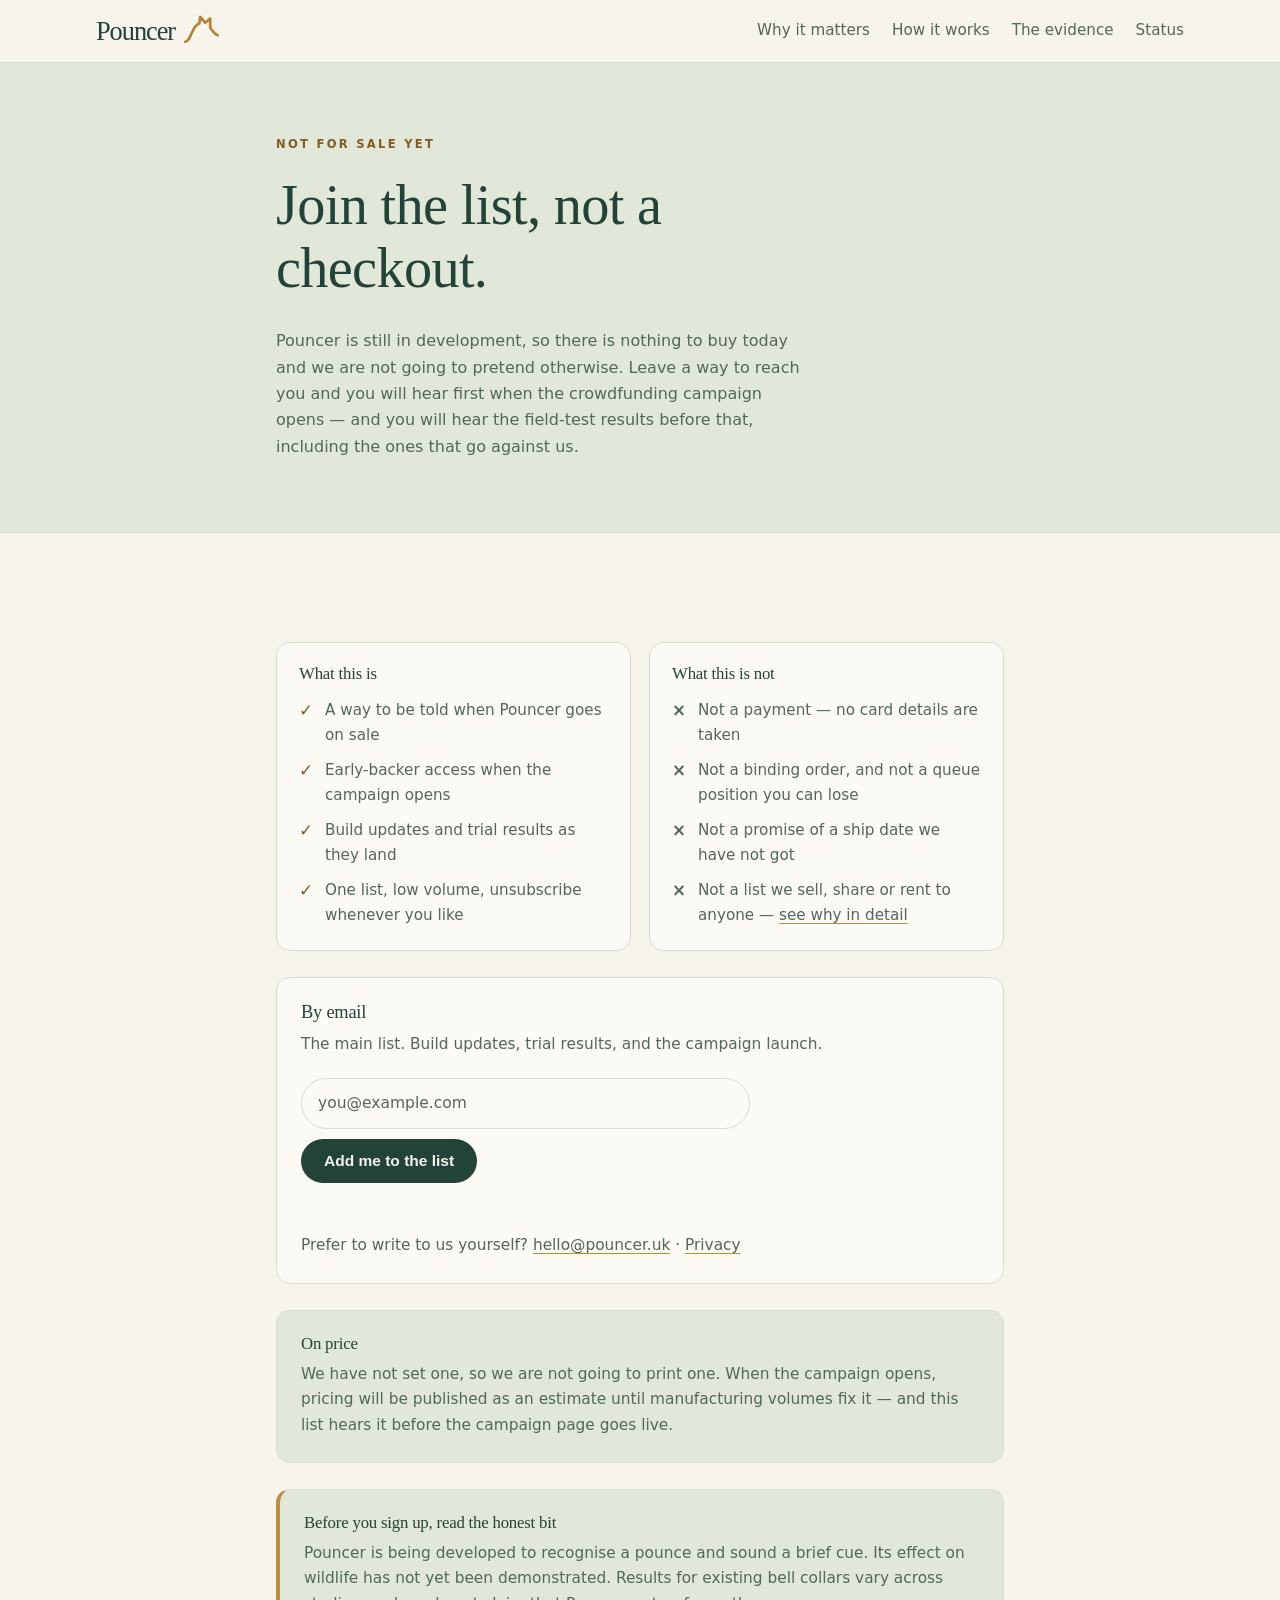
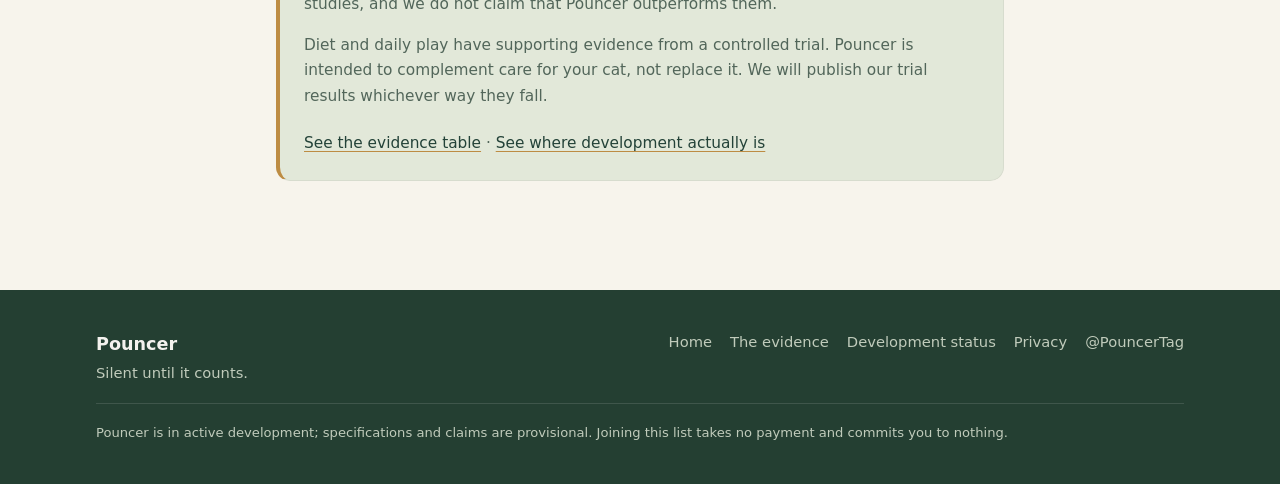
==== commit 231c04a4: "Add painterly behaviour illustrations and correct bell evidence claims Replace four SVG sketches wit" ====
--- a/preorder/index.html
+++ b/preorder/index.html
@@ -132,16 +132,9 @@
       <div class="reassure">
         <h2>Before you sign up, read the honest bit</h2>
         <p>
-          Pouncer detects a pounce and sounds a cue. Whether that reduces what a cat catches is
-          being measured, and is not yet proven — the closest device ever tested, a bell, showed no
-          effect at all. We publish that on our own front page, and we will publish our trial result
-          whichever way it falls.
+          Pouncer is being developed to recognise a pounce and sound a brief cue. Its effect on wildlife has not yet been demonstrated. Results for existing bell collars vary across studies, and we do not claim that Pouncer outperforms them.
         </p>
-        <p>
-          If you want something that works today, change your cat's food and play with them for ten
-          minutes a day. Both beat every collar ever tested. Pouncer is designed to sit alongside
-          them.
-        </p>
+        <p>Diet and daily play have supporting evidence from a controlled trial. Pouncer is intended to complement care for your cat, not replace it. We will publish our trial results whichever way they fall.</p>
         <p class="reassure-links">
           <a href="../#evidence">See the evidence table</a> ·
           <a href="../#status">See where development actually is</a>
--- a/assets/css/styles.css
+++ b/assets/css/styles.css
@@ -2,22 +2,22 @@
 
 :root {
   --bg: #f7f4ec;
-  --surface: #ffffff;
-  --surface-alt: #e8ecdf;
-  --text: #243f32;
-  --muted: #526356;
+  --surface: #fcfaf5;
+  --surface-alt: #e2e8d9;
+  --text: #234238;
+  --muted: #52665a;
   --line: #d7dcce;
   --deep: #243f32;
   --deep-soft: #345340;
   --accent: #bd8c43;
   --accent-strong: #855b22;
   --on-deep: #f4f2ee;
-  --on-deep-muted: #b6bccd;
+  --on-deep-muted: #c0cbbb;
   --radius: 14px;
   --wrap: 1120px;
   --font: system-ui, -apple-system, "Segoe UI", Roboto, "Helvetica Neue", Arial, sans-serif;
   --cat: #345340;
-  --cat-prey: #5a6790;
+  --cat-prey: #627c66;
   --cat-disc: #855b22;
   --font-display: ui-serif, Georgia, "Iowan Old Style", "Palatino Linotype", Palatino,
                   "Times New Roman", serif;
@@ -36,7 +36,7 @@
     --accent: #f0ac44;
     --accent-strong: #f5c274;
     --on-deep: #f2f2e8;
-    --on-deep-muted: #9aa3b6;
+    --on-deep-muted: #b0c1b1;
     --cat: #b2c9b6;
     --cat-prey: #9bb29f;
     --cat-disc: #f0ac44;
@@ -233,30 +233,8 @@
 }
 .step { position: relative; padding-top: 12px; border-top: 2px solid var(--line); }
 
-/* Posture figures. They carry real information — what a stalk looks like
-   against a launch — so they are inline SVG that inherits the theme rather
-   than flat images that would need a second file per colour scheme.
-
-   Line art, not silhouette. The spine stroke IS the gesture, and the gesture
-   is what the accelerometer traces. It also matches the logo's own vocabulary:
-   an arc plus two ear marks, "the cat, reduced to two marks". An earlier pass
-   built these from filled primitives and landed in the uncanny middle —
-   neither realistic nor designed. */
-.cat-fig { display: block; width: 100%; max-width: 230px; height: auto; margin: 4px 0 10px; }
-.cat-spine { fill: none; stroke: var(--cat); stroke-width: 6.5; stroke-linecap: round; }
-.cat-head  { fill: none; stroke: var(--cat); stroke-width: 6.5; stroke-linecap: round; }
-.cat-limb  { fill: none; stroke: var(--cat); stroke-width: 4.5; stroke-linecap: round; }
-.cat-ear   { fill: var(--cat); }
-/* Not --accent: on the light page that is 2.29:1, and in line art the disc
-   floats on bare background instead of sitting on a dark body. The deeper
-   amber gives 3.56:1 light; dark mode keeps the brighter accent at 9.69:1. */
-.cat-disc  { fill: var(--cat-disc); }
-.cat-ground { stroke: var(--line); stroke-width: 2; stroke-dasharray: 2 8; stroke-linecap: round; }
-/* The prey sits at a lighter weight than the cat on purpose: it is the thing
-   at risk, not the subject of the diagram. */
-.cat-prey { fill: none; stroke: var(--cat-prey); stroke-width: 2.6;
-            stroke-linecap: round; stroke-linejoin: round; }
-.cat-prey circle { fill: var(--cat-prey); stroke: none; }
+/* Locally hosted painterly poses: explanatory artwork, not recorded trials. */
+.cat-art { display:block; width:100%; height:auto; aspect-ratio:3/2; object-fit:contain; margin:0 auto 18px; }
 
 /* Prey key. The glyph replaces the colour chip, so shape and colour encode the
    same three groups — redundant encoding, which survives colour-blindness
@@ -775,3 +753,21 @@
  .hero-actions { gap:8px; }
  .hero-actions .btn { padding:12px 17px; }
 }
+
+/* A quieter illustrated sequence, with room for each pose to breathe. */
+.steps { grid-template-columns:repeat(4,minmax(0,1fr)); gap:28px; margin-top:42px; }
+.step { border:0; padding:0; }
+.step:not(:last-child)::after { content:''; position:absolute; width:58px; height:22px; border-top:1px solid var(--accent-strong); border-radius:50%; top:8px; right:-43px; transform:rotate(15deg); opacity:.65; }
+.step-num { background:transparent; border:1px solid var(--line); color:var(--muted); width:24px; height:24px; font-size:.72rem; margin-bottom:12px; }
+.step h3 { font-family:var(--font-display); font-size:1.4rem; font-weight:400; }
+.step p { font-size:.92rem; line-height:1.65; }
+.section-how .callout { background:transparent; border:0; border-top:1px solid var(--line); border-radius:0; padding:22px 0 0; font-size:.88rem; max-width:85ch; }
+.compare-card,.note-card,.pillar { background:transparent; border:0; border-top:1px solid var(--line); border-radius:0; padding:24px 0; }
+.compare-card-ours { box-shadow:none; border-color:var(--accent-strong); }
+.section-product { background:var(--bg); }
+.module-track { height:230vh; }
+@media(max-width:880px) { .steps { grid-template-columns:repeat(2,minmax(0,1fr)); gap:36px 24px; } .step::after { display:none; } }
+@media(max-width:480px) { .steps { gap:30px 16px; } .step h3 { font-size:1.16rem; } .step p { font-size:.85rem; } .cat-art { margin-bottom:10px; } }
+@media(prefers-reduced-motion:reduce),(max-height:560px) { .module-track { height:auto; } }
+
+.hero-art img { object-position:right center; }
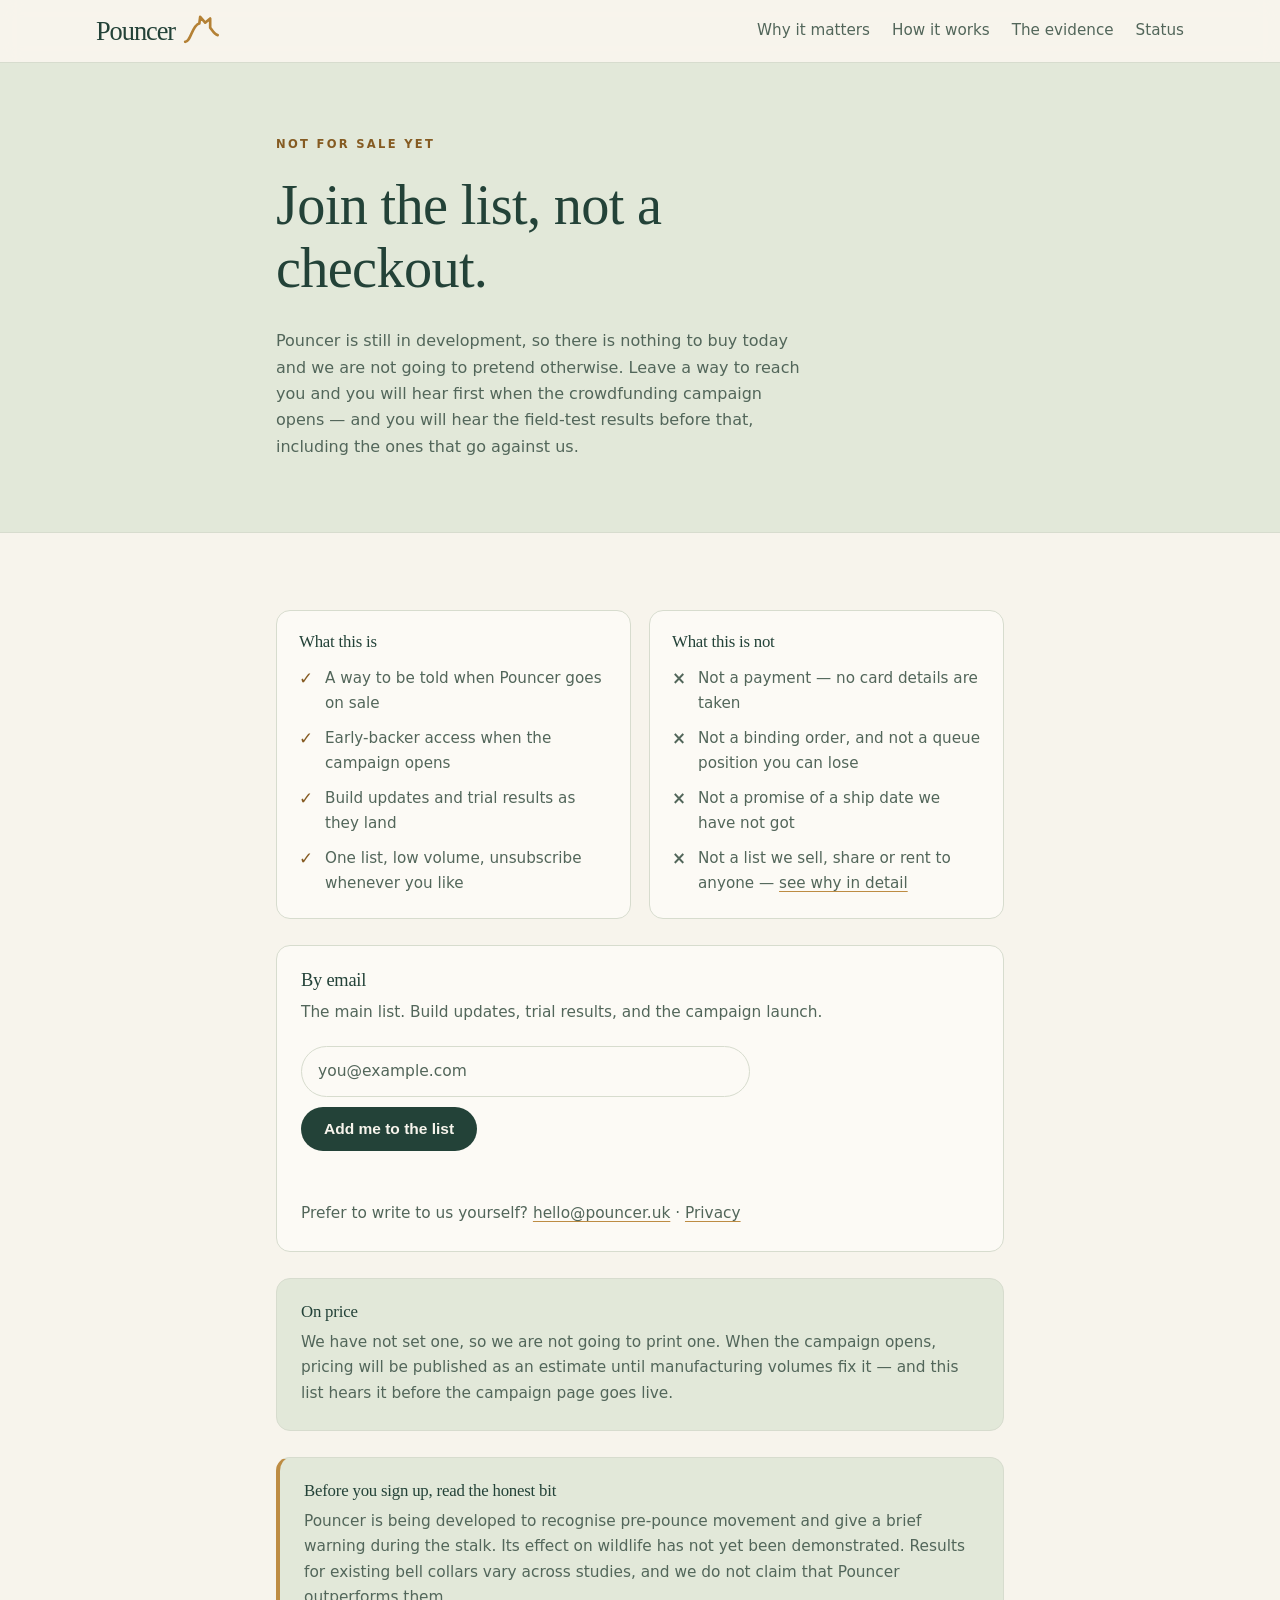
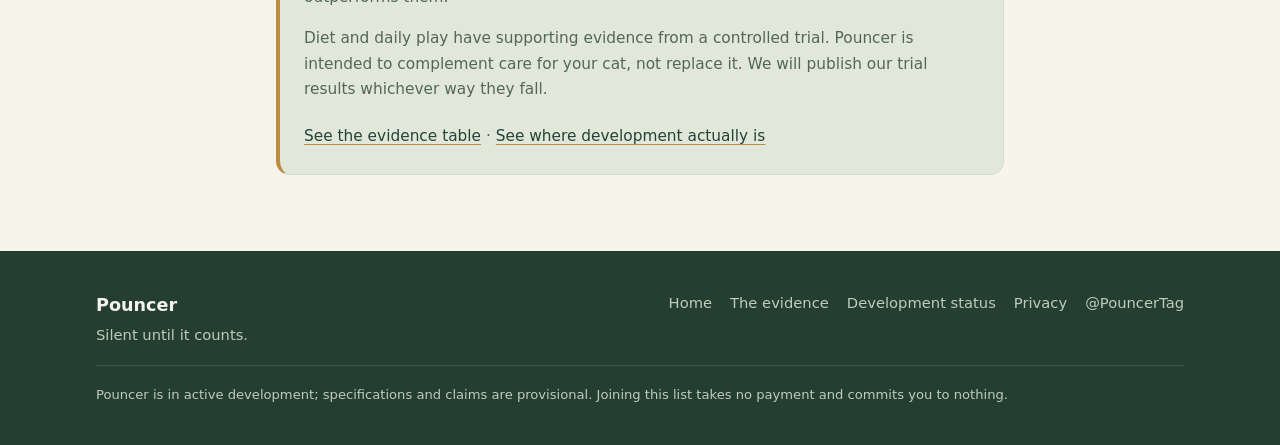
==== commit 40027d5c: "Show collar tags consistently, fix mobile evidence, and clarify pre-pounce research" ====
--- a/preorder/index.html
+++ b/preorder/index.html
@@ -132,7 +132,7 @@
       <div class="reassure">
         <h2>Before you sign up, read the honest bit</h2>
         <p>
-          Pouncer is being developed to recognise a pounce and sound a brief cue. Its effect on wildlife has not yet been demonstrated. Results for existing bell collars vary across studies, and we do not claim that Pouncer outperforms them.
+          Pouncer is being developed to recognise pre-pounce movement and give a brief warning during the stalk. Its effect on wildlife has not yet been demonstrated. Results for existing bell collars vary across studies, and we do not claim that Pouncer outperforms them.
         </p>
         <p>Diet and daily play have supporting evidence from a controlled trial. Pouncer is intended to complement care for your cat, not replace it. We will publish our trial results whichever way they fall.</p>
         <p class="reassure-links">
--- a/assets/css/styles.css
+++ b/assets/css/styles.css
@@ -427,7 +427,7 @@
 .table-scroll { overflow-x: auto; margin-top: 30px; }
 
 .evidence-table {
-  width: 100%; border-collapse: collapse; min-width: 480px;
+  width: 100%; border-collapse: collapse; min-width: 0;
   background: var(--surface); border: 1px solid var(--line); border-radius: var(--radius);
 }
 .evidence-table th, .evidence-table td {
@@ -472,7 +472,7 @@
 /* Diverging bar: zero is the centre, data-ends round away from it. */
 .dbar {
   position: relative; height: 9px; margin: 0 0 9px;
-  background: var(--surface-alt); border-radius: 5px; min-width: 170px;
+  background: var(--surface-alt); border-radius: 5px; min-width: 0;
 }
 .dbar::before {
   content: ""; position: absolute; left: 50%; top: -4px; bottom: -4px;
@@ -647,23 +647,20 @@
   font-size: 1.02rem; max-width: 46ch;
 }
 
-/* ---------- scroll-driven module stage ---------- */
-
-/* The track is tall; the stage pins inside it, so scrolling the track length
-   is what drives the module apart. Height is in viewport units so the scrub
-   lasts about two screens regardless of device. */
-.module-track { height: 280vh; position: relative; margin: clamp(20px, 3vw, 36px) 0; }
+/* ---------- optional module viewer ---------- */
+
+.module-track { position: relative; margin: 0; min-width: 0; }
 
 .module-sticky {
-  position: sticky; top: 0;
-  height: 100vh;
+  position: relative;
+  height: auto;
   display: flex; flex-direction: column; align-items: center; justify-content: center;
   gap: 10px;
 }
 
 .module-stage {
   position: relative;
-  width: min(560px, 82vw);
+  width: min(480px, 100%);
   aspect-ratio: 1 / 1;
 }
 .module-stage .product-figure,
@@ -688,8 +685,7 @@
 }
 .module-stage[data-state="live"] ~ .module-hint { opacity: .55; }
 
-/* No pinning where it would trap a short viewport, and no scrub prompt when
-   the visitor has asked for less motion. */
+/* Keep the static concept comfortable on short viewports. */
 @media (max-height: 560px) {
   .module-track { height: auto; }
   .module-sticky { position: static; height: auto; }
@@ -747,8 +743,8 @@
 }
 @media(max-width:560px) {
  .hero-art { height:310px; }
- .nature-grid { grid-template-columns:1fr; gap:24px; }
- .nature-grid img { height:280px; }
+ .nature-grid { gap:10px; }
+ .nature-grid img { height:120px; }
  .nature-grid figure:nth-child(3) img { object-position:center 65%; }
  .hero-actions { gap:8px; }
  .hero-actions .btn { padding:12px 17px; }
@@ -765,9 +761,79 @@
 .compare-card,.note-card,.pillar { background:transparent; border:0; border-top:1px solid var(--line); border-radius:0; padding:24px 0; }
 .compare-card-ours { box-shadow:none; border-color:var(--accent-strong); }
 .section-product { background:var(--bg); }
-.module-track { height:230vh; }
+
 @media(max-width:880px) { .steps { grid-template-columns:repeat(2,minmax(0,1fr)); gap:36px 24px; } .step::after { display:none; } }
 @media(max-width:480px) { .steps { gap:30px 16px; } .step h3 { font-size:1.16rem; } .step p { font-size:.85rem; } .cat-art { margin-bottom:10px; } }
 @media(prefers-reduced-motion:reduce),(max-height:560px) { .module-track { height:auto; } }
 
 .hero-art img { object-position:right center; }
+
+/* Page rhythm: a short introduction, the idea, the object, then the evidence. */
+.section { padding: clamp(48px, 6vw, 84px) 0; }
+.nature-story { border-top:1px solid var(--line); }
+.nature-inner { display:grid; grid-template-columns:1fr 1.2fr; align-items:center; gap:56px; }
+.nature-copy h2 { max-width:15ch; }
+.nature-copy p:not(.eyebrow) { color:var(--muted); font-size:.98rem; }
+.text-link { color:var(--text); font-size:.9rem; text-underline-offset:5px; }
+.nature-grid { margin:0; gap:16px; }
+.nature-grid img { height:200px; border-radius:60px 60px 12px 12px; }
+.nature-grid figcaption { font-size:.8rem; color:var(--muted); margin-top:10px; text-align:center; }
+.product-overview { display:grid; grid-template-columns:1fr 1fr; gap:48px; align-items:center; margin:32px 0; }
+.product-facts-grid { display:grid; grid-template-columns:1fr; gap:24px; margin:0; }
+.product-facts h3 { font-family:var(--font-display); font-size:1.35rem; font-weight:400; text-transform:none; letter-spacing:normal; color:var(--text); }
+.module-controls { width:min(320px,100%); text-align:center; }
+.module-controls[hidden] { display:none; }
+.module-controls label { display:block; font-size:.88rem; }
+.module-controls input { width:100%; accent-color:var(--accent-strong); min-height:44px; cursor:pointer; }
+.module-controls span { display:block; color:var(--muted); font-size:.75rem; }
+.design-details,.research-details { border-top:1px solid var(--line); border-bottom:1px solid var(--line); margin-top:28px; padding:18px 0; }
+.design-details summary,.research-details summary { cursor:pointer; font-weight:600; padding:4px 0; }
+.research-details > p { color:var(--muted); max-width:75ch; }
+.design-details .product-figure-wide { max-width:720px; margin:24px auto; }
+.section-status { background:var(--surface-alt); }
+.status-list { display:grid; grid-template-columns:1fr 1fr; column-gap:40px; }
+.status-list li { grid-template-columns:1fr; gap:12px; padding:22px 0; align-content:start; }
+.status-list li:last-child { border-bottom:0; }
+.section-faq > .wrap { max-width:var(--wrap); display:grid; grid-template-columns:1fr 2fr; column-gap:64px; }
+.section-faq h2 { grid-row:1 / span 20; }
+.section-faq details { grid-column:2; }
+.section-updates .updates-photo { min-height:420px; }
+.section-sources { padding:40px 0; }
+.section-sources > .wrap { max-width:var(--wrap); }
+.sources { columns:2; column-gap:40px; }
+.sources li { break-inside:avoid; }
+@media(max-width:880px) {
+ .nature-inner { grid-template-columns:1fr; gap:24px; }
+ .nature-copy h2 { max-width:none; }
+ .nature-grid img { height:170px; }
+ .product-overview { grid-template-columns:1fr; gap:30px; }
+ .product-facts-grid { grid-template-columns:1fr 1fr; }
+ .section-faq > .wrap { display:block; }
+ .section-updates .updates-photo { min-height:0; height:260px; }
+}
+@media(max-width:560px) {
+ .wrap { padding-left:22px; padding-right:22px; }
+ .hero-inner { padding:0; }
+ .nature-story { padding:32px 0; }
+ .nature-copy h2 { font-size:1.85rem; }
+ .nature-copy p:not(.eyebrow) { font-size:.9rem; }
+ .nature-grid { gap:10px; }
+ .nature-grid img { height:120px; border-radius:40px 40px 8px 8px; }
+ .nature-grid figcaption { font-size:.7rem; }
+ .product-facts-grid,.status-list { grid-template-columns:1fr; }
+ .module-caption { font-size:.92rem; }
+ .sources { columns:1; }
+ .section-updates .updates-photo { height:220px; }
+}
+
+/* Each intervention and its result stay together on narrow screens. */
+@media(max-width:600px) {
+ .evidence-table { display:block; border:0; background:transparent; }
+ .evidence-table thead { position:absolute; width:1px; height:1px; overflow:hidden; clip-path:inset(50%); }
+ .evidence-table tbody { display:grid; gap:12px; }
+ .evidence-table tbody tr { display:block; border:1px solid var(--line); border-radius:var(--radius); background:var(--surface); padding:18px; }
+ .evidence-table tbody th,.evidence-table tbody td { display:block; width:auto; border:0; padding:0; }
+ .evidence-table tbody th { margin-bottom:16px; }
+ .evidence-table tbody td { font-size:.92rem; }
+ .evidence-table .dbar { margin-bottom:12px; }
+}
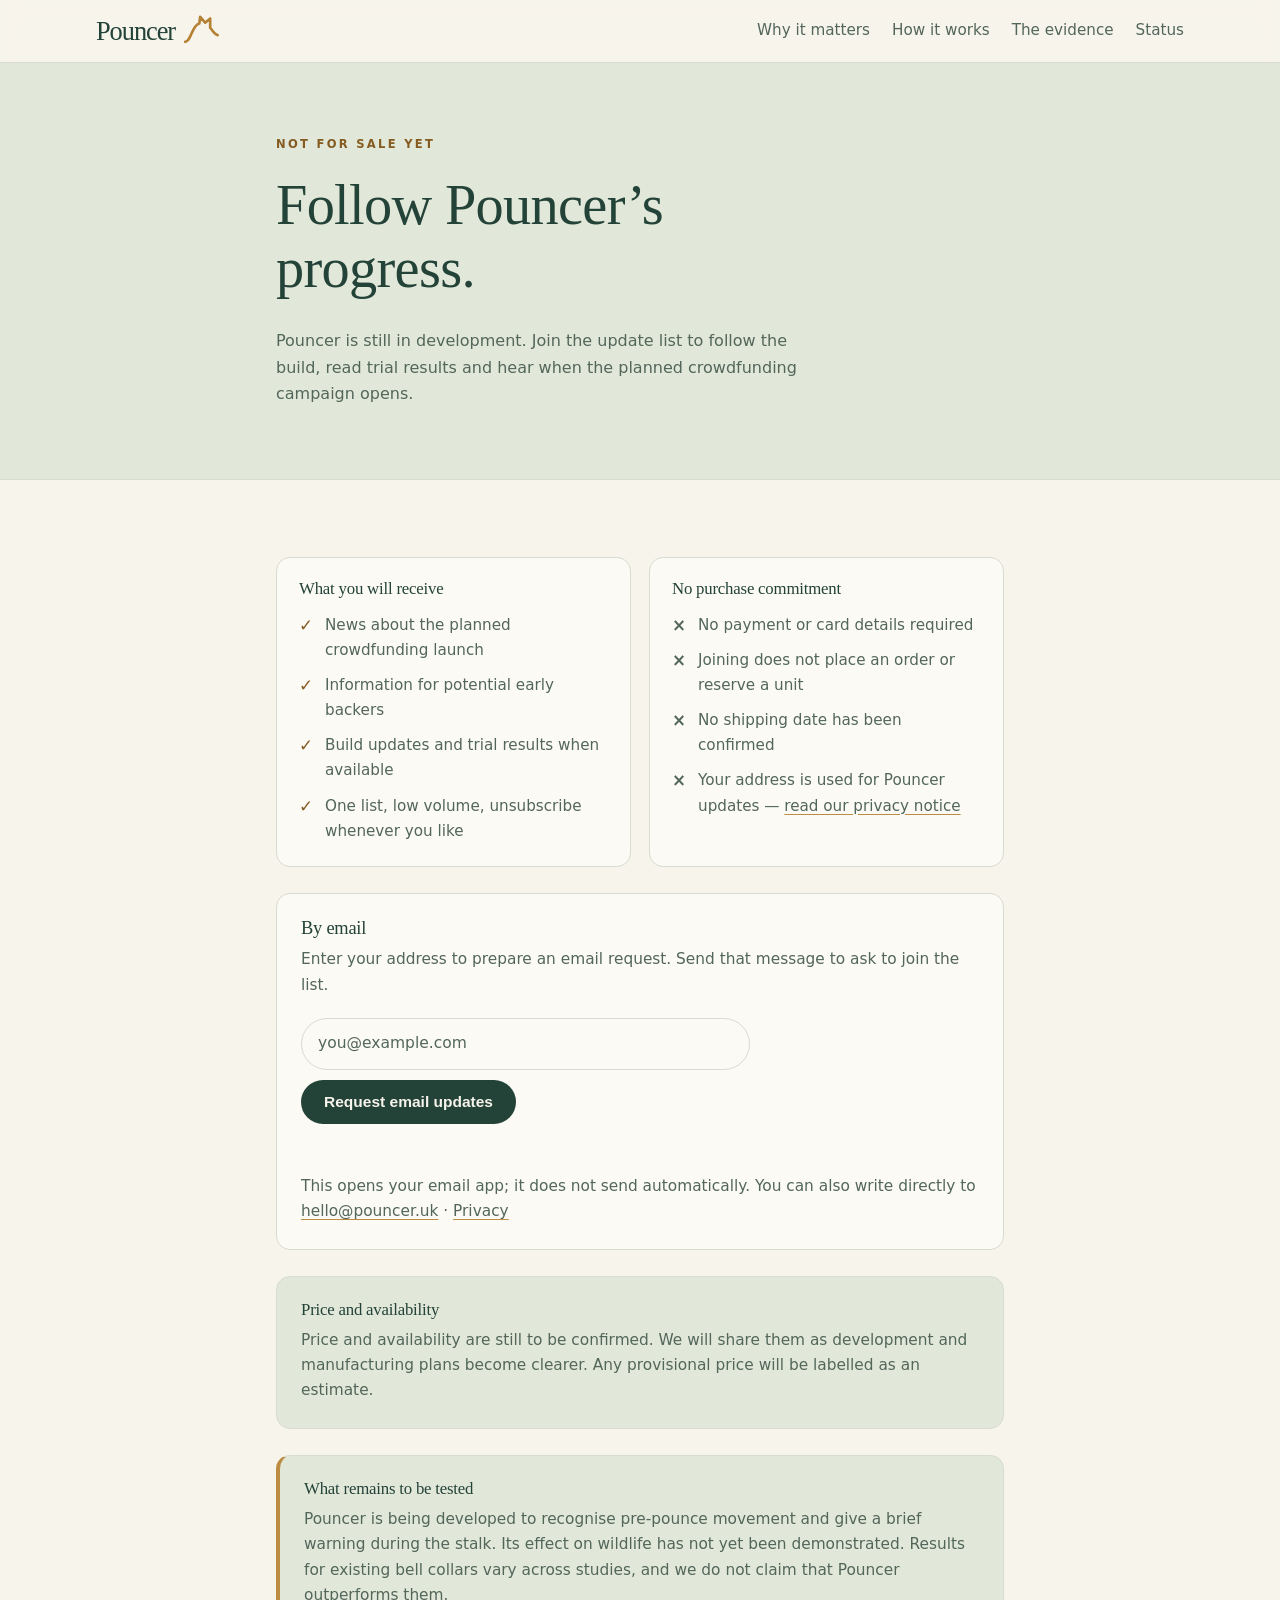
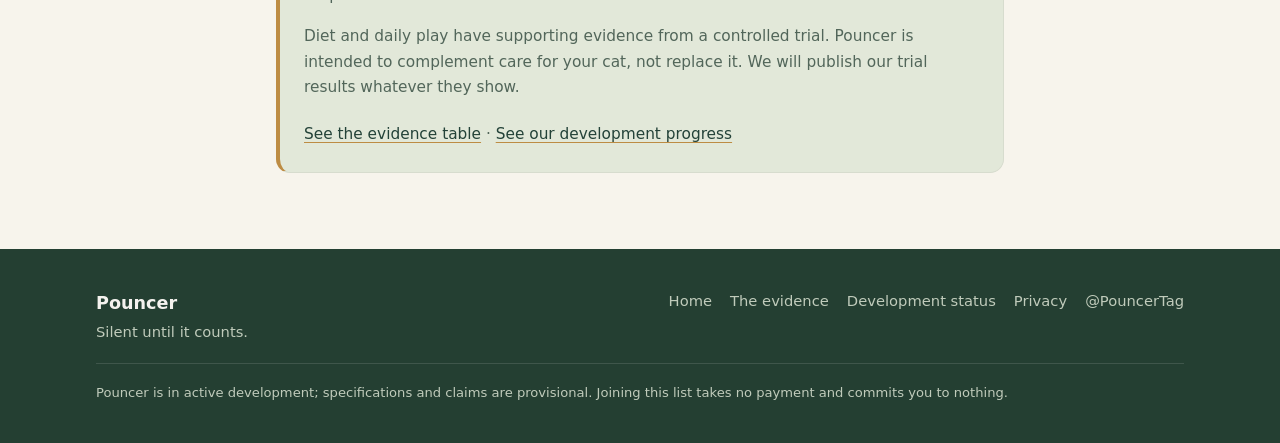
==== commit b66bb0dc: "Clarify site copy and remove white edges from nature imagery" ====
--- a/preorder/index.html
+++ b/preorder/index.html
@@ -3,14 +3,14 @@
 <head>
 <meta charset="utf-8">
 <meta name="viewport" content="width=device-width, initial-scale=1">
-<title>Reserve a Pouncer — Join the list</title>
-<meta name="description" content="Pouncer is not for sale yet. Join the list by email or WhatsApp to hear first when the crowdfunding campaign opens. No payment, no card details, nothing binding.">
+<title>Pouncer — Join the update list</title>
+<meta name="description" content="Pouncer is not for sale yet. Request occasional email updates on development, trial results and the planned crowdfunding campaign. No payment or order required.">
 <link rel="canonical" href="https://pouncer.uk/preorder/">
 <meta name="theme-color" content="#243f32">
 
 <meta property="og:type" content="website">
 <meta property="og:site_name" content="Pouncer">
-<meta property="og:title" content="Reserve a Pouncer">
+<meta property="og:title" content="Join the Pouncer update list">
 <meta property="og:description" content="Not for sale yet. Join the list and hear first when the campaign opens.">
 <meta property="og:url" content="https://pouncer.uk/preorder/">
 <meta property="og:image" content="https://pouncer.uk/assets/img/social-card.jpg">
@@ -50,12 +50,9 @@
   <section class="hero hero-slim">
     <div class="wrap narrow">
       <p class="eyebrow">Not for sale yet</p>
-      <h1>Join the list, not a checkout.</h1>
+      <h1>Follow Pouncer’s progress.</h1>
       <p class="lede">
-        Pouncer is still in development, so there is nothing to buy today and we are not going to
-        pretend otherwise. Leave a way to reach you and you will hear first when the crowdfunding
-        campaign opens — and you will hear the field-test results before that, including the ones
-        that go against us.
+        Pouncer is still in development. Join the update list to follow the build, read trial results and hear when the planned crowdfunding campaign opens.
       </p>
     </div>
   </section>
@@ -65,21 +62,21 @@
 
       <div class="promise">
         <div class="promise-col">
-          <h2 class="promise-title">What this is</h2>
+          <h2 class="promise-title">What you will receive</h2>
           <ul class="ticks">
-            <li>A way to be told when Pouncer goes on sale</li>
-            <li>Early-backer access when the campaign opens</li>
-            <li>Build updates and trial results as they land</li>
+            <li>News about the planned crowdfunding launch</li>
+            <li>Information for potential early backers</li>
+            <li>Build updates and trial results when available</li>
             <li>One list, low volume, unsubscribe whenever you like</li>
           </ul>
         </div>
         <div class="promise-col">
-          <h2 class="promise-title">What this is not</h2>
+          <h2 class="promise-title">No purchase commitment</h2>
           <ul class="crosses">
-            <li>Not a payment — no card details are taken</li>
-            <li>Not a binding order, and not a queue position you can lose</li>
-            <li>Not a promise of a ship date we have not got</li>
-            <li>Not a list we sell, share or rent to anyone — <a href="../privacy/">see why in detail</a></li>
+            <li>No payment or card details required</li>
+            <li>Joining does not place an order or reserve a unit</li>
+            <li>No shipping date has been confirmed</li>
+            <li>Your address is used for Pouncer updates — <a href="../privacy/">read our privacy notice</a></li>
           </ul>
         </div>
       </div>
@@ -87,18 +84,18 @@
       <div class="channels">
         <article class="channel">
           <h2>By email</h2>
-          <p>The main list. Build updates, trial results, and the campaign launch.</p>
+          <p>Enter your address to prepare an email request. Send that message to ask to join the list.</p>
 
           <form class="signup signup-stacked" id="signup-form" data-endpoint="" novalidate>
             <label class="sr-only" for="email">Email address</label>
             <input id="email" name="email" type="email" inputmode="email" autocomplete="email"
                    placeholder="you@example.com" required>
-            <button class="btn btn-primary" type="submit">Add me to the list</button>
+            <button class="btn btn-primary" type="submit">Request email updates</button>
             <p class="form-status" id="form-status" role="status" aria-live="polite"></p>
           </form>
 
           <p class="channel-foot">
-            Prefer to write to us yourself?
+            This opens your email app; it does not send automatically. You can also write directly to
             <a href="mailto:hello@pouncer.uk?subject=Pouncer%20launch%20updates">hello@pouncer.uk</a>
             · <a href="../privacy/">Privacy</a>
           </p>
@@ -121,23 +118,21 @@
       </div>
 
       <div class="price-note">
-        <h2>On price</h2>
+        <h2>Price and availability</h2>
         <p>
-          We have not set one, so we are not going to print one. When the campaign opens, pricing
-          will be published as an estimate until manufacturing volumes fix it — and this list hears
-          it before the campaign page goes live.
+          Price and availability are still to be confirmed. We will share them as development and manufacturing plans become clearer. Any provisional price will be labelled as an estimate.
         </p>
       </div>
 
       <div class="reassure">
-        <h2>Before you sign up, read the honest bit</h2>
+        <h2>What remains to be tested</h2>
         <p>
           Pouncer is being developed to recognise pre-pounce movement and give a brief warning during the stalk. Its effect on wildlife has not yet been demonstrated. Results for existing bell collars vary across studies, and we do not claim that Pouncer outperforms them.
         </p>
-        <p>Diet and daily play have supporting evidence from a controlled trial. Pouncer is intended to complement care for your cat, not replace it. We will publish our trial results whichever way they fall.</p>
+        <p>Diet and daily play have supporting evidence from a controlled trial. Pouncer is intended to complement care for your cat, not replace it. We will publish our trial results whatever they show.</p>
         <p class="reassure-links">
           <a href="../#evidence">See the evidence table</a> ·
-          <a href="../#status">See where development actually is</a>
+          <a href="../#status">See our development progress</a>
         </p>
       </div>
 
